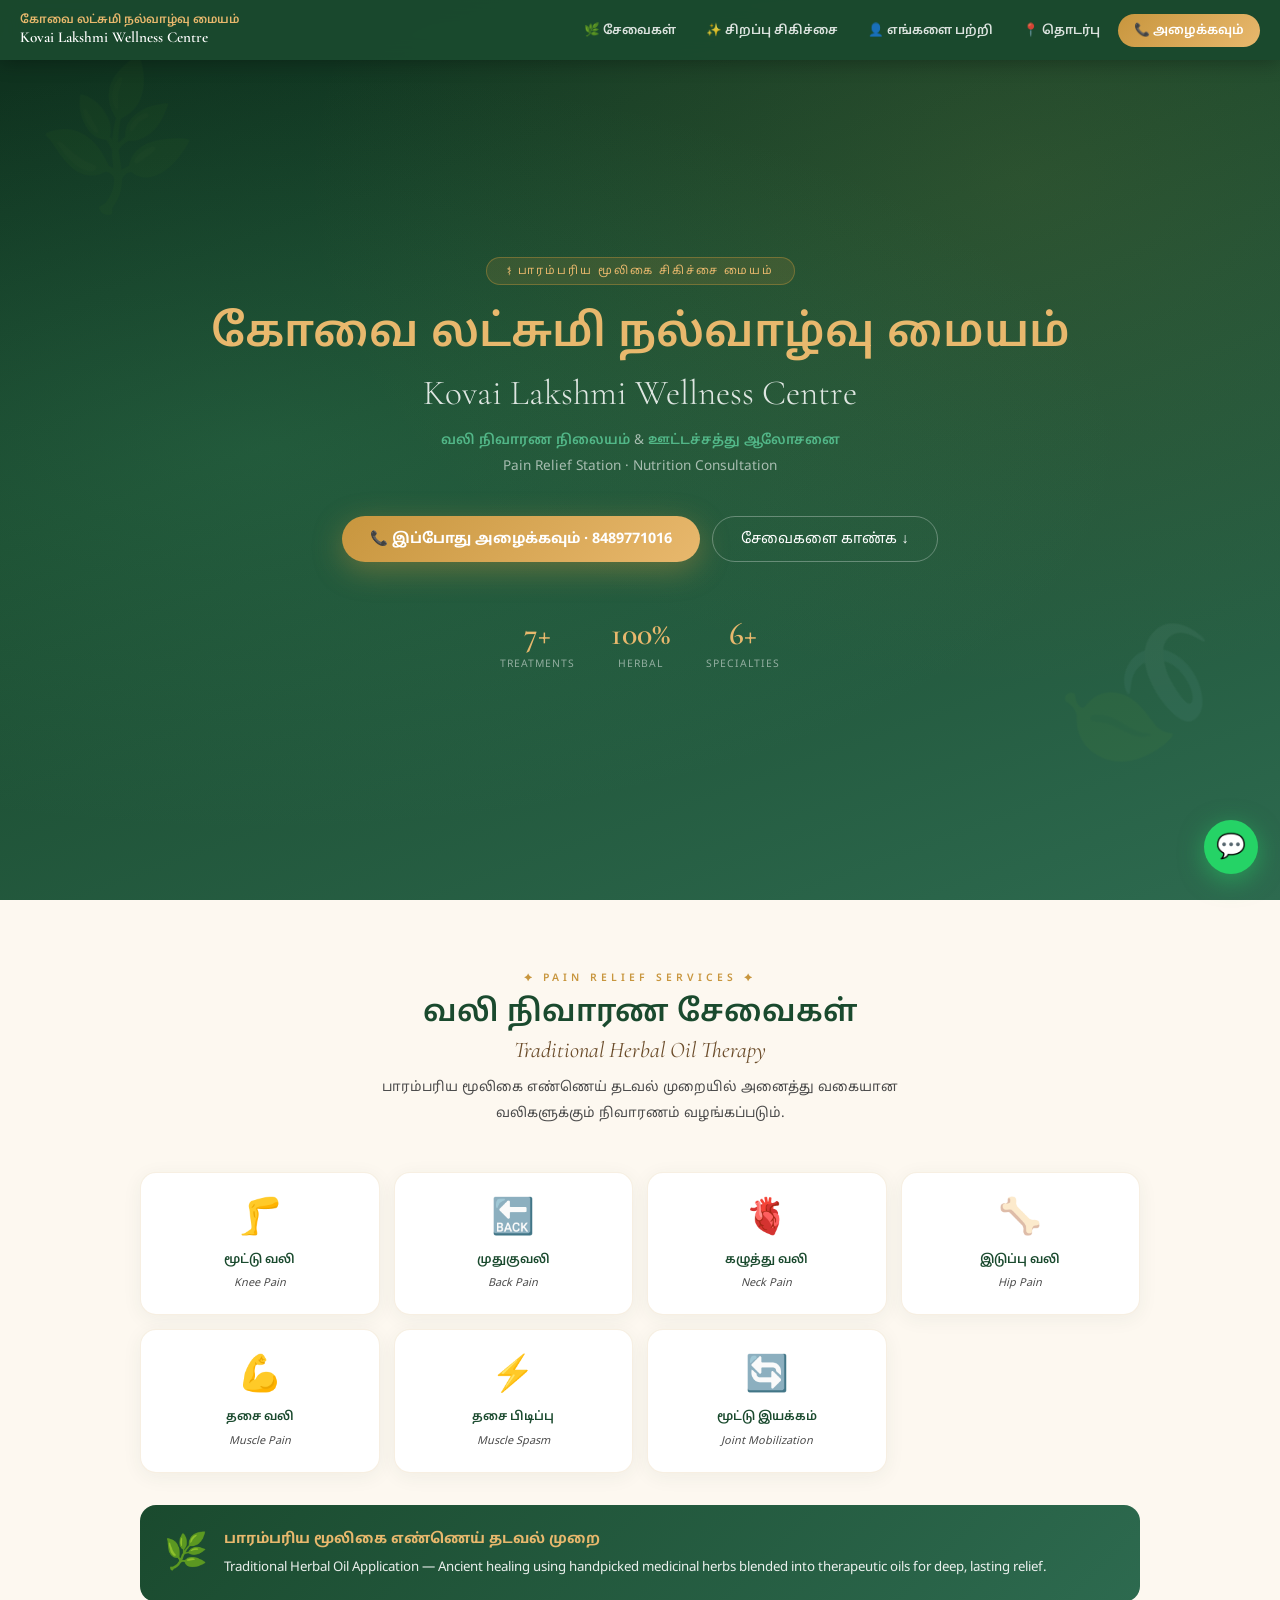
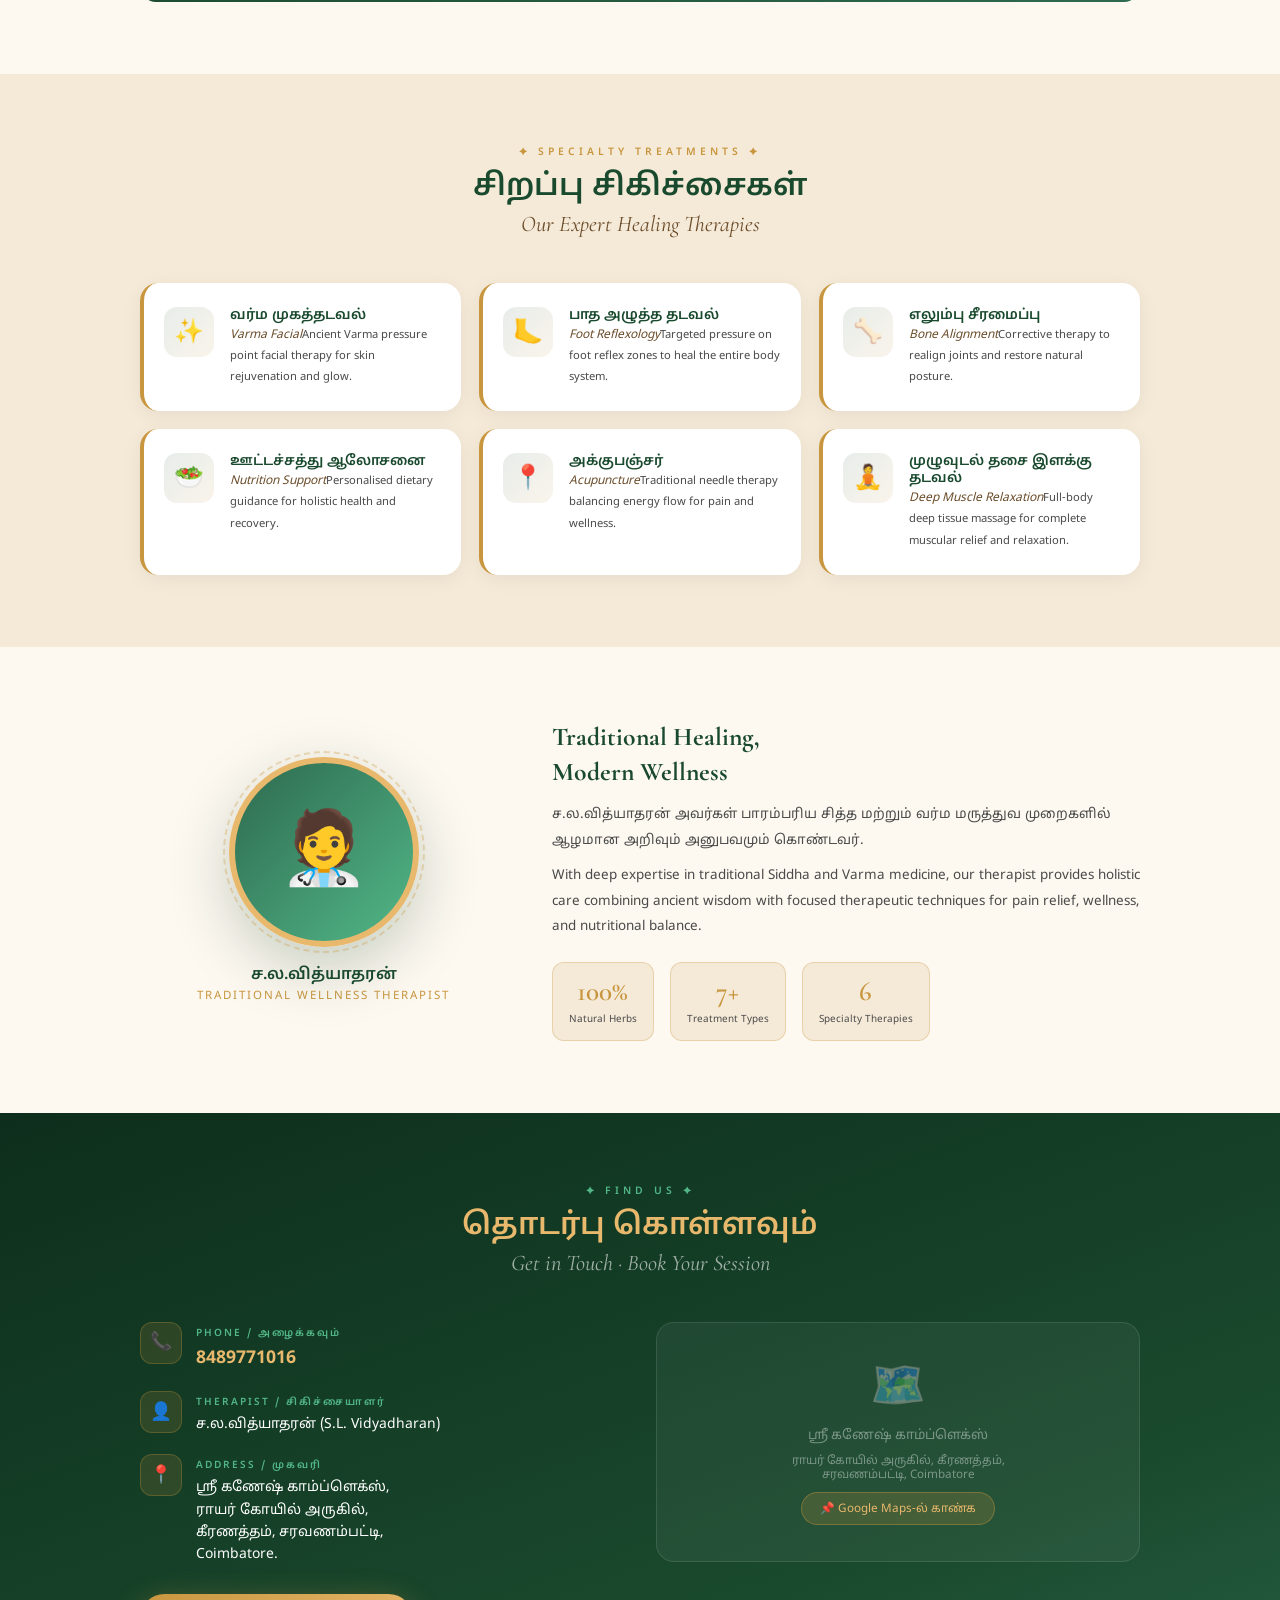
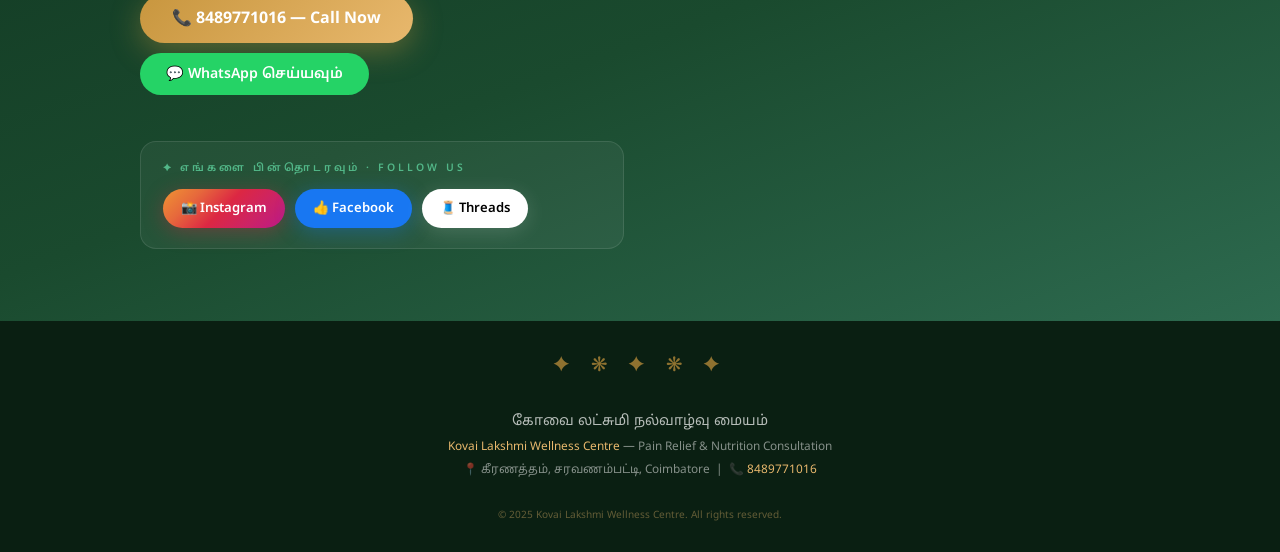
==== index.html @ cfa76f2e "updated" ====
<!DOCTYPE html>
<html lang="ta">
<head>
<meta charset="UTF-8"/>
<meta name="viewport" content="width=device-width, initial-scale=1.0"/>
<title>கோவை லட்சுமி நல்வாழ்வு மையம்</title>
<link href="https://fonts.googleapis.com/css2?family=Playfair+Display:ital,wght@0,400;0,700;1,400&family=Noto+Sans+Tamil:wght@300;400;600&family=Cormorant+Garamond:ital,wght@0,300;0,600;1,300&display=swap" rel="stylesheet"/>
<style>
  :root {
    --green-deep: #1a4a2e;
    --green-mid: #2d6a4f;
    --green-soft: #52b788;
    --gold: #c8963e;
    --gold-light: #e8b86d;
    --cream: #fdf8f0;
    --cream-dark: #f5ead8;
    --brown: #6b4c2a;
    --text-dark: #1c1c1c;
    --text-mid: #4a4a4a;
    --white: #ffffff;
  }
  * { margin:0; padding:0; box-sizing:border-box; }
  html { scroll-behavior:smooth; }
  body { font-family:'Noto Sans Tamil',sans-serif; background:var(--cream); color:var(--text-dark); overflow-x:hidden; }

  /* ── NAV ── */
  nav {
    position:fixed; top:0; left:0; right:0; z-index:999;
    background:rgba(26,74,46,0.97);
    backdrop-filter:blur(10px);
    padding:0 20px;
    display:flex; align-items:center; justify-content:space-between;
    height:60px;
    box-shadow:0 2px 20px rgba(0,0,0,0.3);
  }
  .nav-logo { display:flex; flex-direction:column; line-height:1.3; }
  .nav-logo .tamil  { font-family:'Noto Sans Tamil',sans-serif; font-size:0.72rem; color:var(--gold-light); font-weight:600; }
  .nav-logo .english{ font-family:'Cormorant Garamond',serif; font-size:0.95rem; color:var(--white); font-weight:600; }

  /* desktop links */
  .nav-links {
    display:flex; gap:6px; align-items:center;
  }
  .nav-links a {
    font-family:'Noto Sans Tamil',sans-serif;
    font-size:0.78rem; font-weight:600;
    color:rgba(255,255,255,0.85);
    text-decoration:none;
    padding:7px 12px;
    border-radius:8px;
    transition:all .25s;
    white-space:nowrap;
  }
  .nav-links a:hover { background:rgba(200,150,62,0.2); color:var(--gold-light); }
  .nav-links .nav-call {
    background:linear-gradient(135deg,var(--gold),var(--gold-light));
    color:var(--white) !important;
    padding:8px 16px !important;
    border-radius:50px !important;
    font-size:0.8rem !important;
  }
  .nav-links .nav-call:hover { transform:scale(1.05); background:var(--gold-light); }

  /* social icons in nav */
  .nav-socials { display:flex; gap:6px; align-items:center; }
  .nav-social-icon {
    width:32px; height:32px; border-radius:8px;
    display:flex; align-items:center; justify-content:center;
    font-size:1rem; text-decoration:none;
    background:rgba(255,255,255,0.08);
    border:1px solid rgba(255,255,255,0.12);
    transition:all .25s;
  }
  .nav-social-icon:hover { background:rgba(200,150,62,0.25); border-color:rgba(200,150,62,0.5); transform:translateY(-2px); }

  /* follow us strip */
  .follow-strip {
    margin-top:28px;
    background:rgba(255,255,255,0.05);
    border:1px solid rgba(255,255,255,0.1);
    border-radius:16px;
    padding:20px 22px;
  }
  .follow-strip .follow-label {
    font-size:.65rem; letter-spacing:3px; text-transform:uppercase;
    color:var(--green-soft); font-weight:600; margin-bottom:14px; display:block;
  }
  .social-btns { display:flex; flex-wrap:wrap; gap:10px; }
  .social-btn {
    display:inline-flex; align-items:center; gap:9px;
    padding:11px 18px; border-radius:50px; font-size:.82rem; font-weight:600;
    text-decoration:none; transition:all .3s; cursor:pointer;
  }
  .social-btn.insta {
    background:linear-gradient(135deg,#f09433,#e6683c,#dc2743,#cc2366,#bc1888);
    color:#fff; box-shadow:0 4px 20px rgba(220,39,67,.35);
  }
  .social-btn.fb {
    background:#1877f2; color:#fff; box-shadow:0 4px 20px rgba(24,119,242,.35);
  }
  .social-btn.threads {
    background:#fff; color:#000; box-shadow:0 4px 20px rgba(255,255,255,.15);
  }
  .social-btn:hover { transform:translateY(-3px); filter:brightness(1.1); }

  /* hamburger */
  .hamburger {
    display:none; flex-direction:column; gap:5px; cursor:pointer;
    background:none; border:none; padding:6px;
  }
  .hamburger span {
    display:block; width:24px; height:2px;
    background:var(--white); border-radius:2px;
    transition:all .3s;
  }
  .hamburger.open span:nth-child(1){ transform:translateY(7px) rotate(45deg); }
  .hamburger.open span:nth-child(2){ opacity:0; }
  .hamburger.open span:nth-child(3){ transform:translateY(-7px) rotate(-45deg); }

  /* mobile drawer */
  .mobile-menu {
    display:none;
    position:fixed; top:60px; left:0; right:0; z-index:998;
    background:rgba(10,31,18,0.98);
    backdrop-filter:blur(12px);
    flex-direction:column;
    padding:16px 20px 24px;
    gap:4px;
    transform:translateY(-10px);
    opacity:0;
    transition:all .3s ease;
    pointer-events:none;
  }
  .mobile-menu.open {
    display:flex; opacity:1; transform:translateY(0); pointer-events:all;
  }
  .mobile-menu a {
    font-family:'Noto Sans Tamil',sans-serif;
    font-size:1rem; font-weight:600;
    color:rgba(255,255,255,0.85);
    text-decoration:none;
    padding:14px 16px;
    border-radius:12px;
    border-bottom:1px solid rgba(255,255,255,0.06);
    display:flex; align-items:center; gap:10px;
    transition:all .2s;
  }
  .mobile-menu a:hover { background:rgba(200,150,62,0.15); color:var(--gold-light); }
  .mobile-menu .m-call {
    background:linear-gradient(135deg,var(--gold),var(--gold-light));
    color:var(--white) !important;
    margin-top:10px; border:none;
    justify-content:center; font-size:1.05rem;
  }

  /* ── HERO ── */
  #hero {
    min-height:100vh;
    background:
      radial-gradient(ellipse at 20% 50%,rgba(82,183,136,.15) 0%,transparent 60%),
      radial-gradient(ellipse at 80% 20%,rgba(200,150,62,.1) 0%,transparent 50%),
      linear-gradient(160deg,#0d2e1c 0%,#1a4a2e 40%,#2d6a4f 100%);
    display:flex; flex-direction:column; align-items:center; justify-content:center;
    text-align:center;
    padding:100px 20px 70px;
    position:relative; overflow:hidden;
  }
  .hero-leaf { position:absolute; opacity:.05; pointer-events:none; }
  .hero-leaf.l1 { top:8%; left:4%; font-size:7rem; transform:rotate(-30deg); }
  .hero-leaf.l2 { bottom:12%; right:4%; font-size:9rem; transform:rotate(45deg); }

  .hero-badge {
    background:rgba(200,150,62,.15);
    border:1px solid rgba(200,150,62,.4);
    color:var(--gold-light);
    padding:6px 20px; border-radius:50px;
    font-size:0.7rem; letter-spacing:2px;
    text-transform:uppercase; margin-bottom:22px;
    animation:fadeDown .8s ease both;
  }
  .hero-tamil  { font-family:'Noto Sans Tamil',sans-serif; font-size:clamp(1.5rem,5vw,2.8rem); font-weight:600; color:var(--gold-light); margin-bottom:8px; animation:fadeDown .9s .1s ease both; }
  .hero-english{ font-family:'Cormorant Garamond',serif; font-size:clamp(1.2rem,3.5vw,2.2rem); font-weight:300; color:rgba(255,255,255,.85); margin-bottom:14px; animation:fadeDown 1s .2s ease both; }
  .hero-tagline{ font-size:0.85rem; color:rgba(255,255,255,.6); margin-bottom:36px; line-height:1.9; animation:fadeDown 1s .3s ease both; }
  .hero-tagline span { color:var(--green-soft); font-weight:600; }

  .hero-btns { display:flex; gap:12px; flex-wrap:wrap; justify-content:center; animation:fadeDown 1s .4s ease both; }
  .btn-primary {
    background:linear-gradient(135deg,var(--gold),var(--gold-light));
    color:var(--white); padding:13px 28px; border-radius:50px;
    font-size:0.9rem; font-weight:700; text-decoration:none;
    box-shadow:0 8px 30px rgba(200,150,62,.4); transition:all .3s;
    display:flex; align-items:center; gap:8px;
  }
  .btn-primary:hover { transform:translateY(-3px); }
  .btn-outline {
    background:transparent; color:var(--white);
    padding:13px 28px; border-radius:50px;
    border:1px solid rgba(255,255,255,.3);
    font-size:0.9rem; text-decoration:none; transition:all .3s;
  }
  .btn-outline:hover { background:rgba(255,255,255,.1); }

  .hero-stats { display:flex; gap:36px; margin-top:52px; animation:fadeDown 1s .5s ease both; }
  .stat { text-align:center; color:var(--white); }
  .stat-num   { font-family:'Cormorant Garamond',serif; font-size:2rem; font-weight:600; color:var(--gold-light); display:block; }
  .stat-label { font-size:0.65rem; color:rgba(255,255,255,.5); letter-spacing:1px; }

  /* ── SECTIONS ── */
  section { padding:72px 20px; }
  .section-inner { max-width:1000px; margin:0 auto; }
  .section-header { text-align:center; margin-bottom:46px; }
  .section-tag { font-size:0.65rem; letter-spacing:4px; text-transform:uppercase; color:var(--gold); font-weight:600; display:block; margin-bottom:10px; }
  .section-title-tamil { font-family:'Noto Sans Tamil',sans-serif; font-size:clamp(1.2rem,3.5vw,1.9rem); font-weight:600; color:var(--green-deep); }
  .section-title-en    { font-family:'Cormorant Garamond',serif; font-size:clamp(.95rem,2.5vw,1.4rem); color:var(--brown); font-style:italic; margin-top:4px; }
  .section-desc        { font-size:.84rem; color:var(--text-mid); margin-top:12px; line-height:1.9; max-width:560px; margin-left:auto; margin-right:auto; }

  /* ── SERVICES ── */
  #services { background:var(--cream); }
  .services-grid { display:grid; grid-template-columns:repeat(4,1fr); gap:14px; }
  .service-card {
    background:var(--white); border-radius:16px; padding:22px 14px;
    text-align:center; border:1px solid rgba(200,150,62,.15);
    box-shadow:0 4px 20px rgba(26,74,46,.06); transition:all .3s; cursor:pointer;
  }
  .service-card:hover { transform:translateY(-6px); box-shadow:0 12px 40px rgba(26,74,46,.12); border-color:rgba(200,150,62,.4); }
  .service-icon  { font-size:2.2rem; display:block; margin-bottom:10px; }
  .service-tamil { font-family:'Noto Sans Tamil',sans-serif; font-size:.76rem; font-weight:600; color:var(--green-deep); display:block; line-height:1.5; margin-bottom:3px; }
  .service-en    { font-size:.68rem; color:var(--text-mid); font-style:italic; }

  .treatment-note {
    margin-top:32px;
    background:linear-gradient(135deg,var(--green-deep),var(--green-mid));
    border-radius:16px; padding:22px 24px;
    display:flex; align-items:center; gap:16px; color:var(--white);
  }
  .treatment-note .leaf-icon { font-size:2.2rem; flex-shrink:0; }
  .treatment-note p  { font-size:.83rem; line-height:1.8; color:rgba(255,255,255,.9); }
  .treatment-note strong { color:var(--gold-light); font-family:'Noto Sans Tamil',sans-serif; font-size:.9rem; display:block; margin-bottom:4px; }

  /* ── SPECIALTY ── */
  #specialty { background:var(--cream-dark); }
  .specialty-grid { display:grid; grid-template-columns:repeat(auto-fill,minmax(270px,1fr)); gap:18px; }
  .specialty-card {
    background:var(--white); border-radius:18px; padding:24px 20px;
    display:flex; align-items:flex-start; gap:16px;
    border-left:4px solid var(--gold);
    box-shadow:0 4px 20px rgba(0,0,0,.06); transition:all .3s; cursor:pointer;
  }
  .specialty-card:hover { transform:translateX(6px); box-shadow:0 8px 30px rgba(0,0,0,.1); }
  .specialty-icon-wrap {
    width:50px; height:50px;
    background:linear-gradient(135deg,rgba(26,74,46,.1),rgba(200,150,62,.1));
    border-radius:13px; display:flex; align-items:center; justify-content:center;
    font-size:1.5rem; flex-shrink:0;
  }
  .specialty-info .tamil { font-family:'Noto Sans Tamil',sans-serif; font-size:.88rem; font-weight:600; color:var(--green-deep); display:block; }
  .specialty-info .en   { font-size:.75rem; color:var(--brown); font-style:italic; margin-top:2px; }
  .specialty-info .desc { font-size:.7rem; color:var(--text-mid); margin-top:5px; line-height:1.7; }

  /* ── ABOUT ── */
  #about { background:var(--cream); }
  .about-wrap { display:grid; grid-template-columns:1fr 1.6fr; gap:44px; align-items:center; }
  .about-photo { text-align:center; }
  .photo-circle {
    width:190px; height:190px; border-radius:50%;
    background:linear-gradient(135deg,var(--green-mid),var(--green-soft));
    margin:0 auto; display:flex; align-items:center; justify-content:center;
    font-size:4.5rem; box-shadow:0 20px 60px rgba(26,74,46,.25);
    border:6px solid var(--gold-light); position:relative;
  }
  .photo-circle::after {
    content:''; position:absolute; inset:-12px; border-radius:50%;
    border:2px dashed rgba(200,150,62,.3); animation:spin 20s linear infinite;
  }
  .about-name { font-family:'Noto Sans Tamil',sans-serif; font-size:1rem; font-weight:600; color:var(--green-deep); margin-top:18px; }
  .about-role { font-size:.72rem; color:var(--gold); letter-spacing:2px; text-transform:uppercase; margin-top:4px; }
  .about-content h3 { font-family:'Cormorant Garamond',serif; font-size:1.6rem; color:var(--green-deep); margin-bottom:12px; line-height:1.4; }
  .about-content p  { font-size:.84rem; color:var(--text-mid); line-height:1.9; margin-bottom:10px; }
  .trust-badges { display:flex; gap:16px; flex-wrap:wrap; margin-top:22px; }
  .badge { background:var(--cream-dark); border:1px solid rgba(200,150,62,.3); border-radius:12px; padding:12px 16px; text-align:center; min-width:90px; }
  .badge-num   { font-family:'Cormorant Garamond',serif; font-size:1.7rem; font-weight:600; color:var(--gold); display:block; }
  .badge-label { font-size:.62rem; color:var(--text-mid); line-height:1.4; }

  /* ── CONTACT ── */
  #contact { background:linear-gradient(160deg,#0d2e1c 0%,#1a4a2e 60%,#2d6a4f 100%); color:var(--white); }
  #contact .section-title-tamil { color:var(--gold-light); }
  #contact .section-title-en    { color:rgba(255,255,255,.6); }
  #contact .section-tag         { color:var(--green-soft); }
  .contact-grid { display:grid; grid-template-columns:1fr 1fr; gap:32px; align-items:start; }
  .contact-info { display:flex; flex-direction:column; gap:18px; }
  .contact-item { display:flex; align-items:flex-start; gap:14px; }
  .contact-icon {
    width:42px; height:42px;
    background:rgba(200,150,62,.15); border:1px solid rgba(200,150,62,.3);
    border-radius:12px; display:flex; align-items:center; justify-content:center;
    font-size:1.1rem; flex-shrink:0;
  }
  .contact-detail .label { font-size:.63rem; letter-spacing:2px; text-transform:uppercase; color:var(--green-soft); font-weight:600; }
  .contact-detail .value { font-size:.87rem; color:var(--white); margin-top:3px; line-height:1.6; }
  .contact-detail .value a { color:var(--gold-light); text-decoration:none; font-size:1.1rem; font-weight:700; }
  .map-placeholder {
    background:rgba(255,255,255,.05); border:1px solid rgba(255,255,255,.1);
    border-radius:18px; height:240px;
    display:flex; flex-direction:column; align-items:center; justify-content:center;
    gap:10px; color:rgba(255,255,255,.4); font-size:.83rem;
  }
  .map-placeholder .icon { font-size:2.8rem; }
  .call-btn {
    display:inline-flex; align-items:center; gap:10px;
    background:linear-gradient(135deg,var(--gold),var(--gold-light));
    color:var(--white); padding:14px 32px; border-radius:50px;
    font-size:1rem; font-weight:700; text-decoration:none;
    box-shadow:0 8px 30px rgba(200,150,62,.4); transition:all .3s; margin-top:10px;
  }
  .call-btn:hover { transform:translateY(-3px); }
  .whatsapp-btn {
    display:inline-flex; align-items:center; gap:8px;
    background:#25D366; color:var(--white);
    padding:12px 26px; border-radius:50px;
    font-size:.88rem; font-weight:600; text-decoration:none;
    margin-top:10px; transition:all .3s;
  }
  .whatsapp-btn:hover { background:#1ebe5d; transform:translateY(-2px); }

  /* floating WA */
  .wa-float {
    position:fixed; bottom:26px; right:22px; z-index:1000;
    background:#25D366; color:var(--white);
    width:54px; height:54px; border-radius:50%;
    display:flex; align-items:center; justify-content:center;
    font-size:1.5rem; box-shadow:0 6px 24px rgba(37,211,102,.5);
    text-decoration:none; transition:all .3s; animation:pulse 2.5s infinite;
  }
  .wa-float:hover { transform:scale(1.15); }

  /* footer */
  footer {
    background:#0a1f12; color:rgba(255,255,255,.5);
    text-align:center; padding:26px 20px;
    font-size:.74rem; line-height:1.9;
  }
  footer span { color:var(--gold-light); }
  .kolam-divider { text-align:center; color:var(--gold); font-size:1.3rem; letter-spacing:8px; opacity:.7; }

  /* animations */
  @keyframes fadeDown { from{opacity:0;transform:translateY(-18px)} to{opacity:1;transform:translateY(0)} }
  @keyframes pulse { 0%,100%{box-shadow:0 6px 24px rgba(37,211,102,.5)} 50%{box-shadow:0 6px 40px rgba(37,211,102,.8)} }
  @keyframes spin  { from{transform:rotate(0deg)} to{transform:rotate(360deg)} }

  /* ══════════════════════════════════════
     MOBILE — ≤ 767px
  ══════════════════════════════════════ */
  @media (max-width:767px) {
    /* nav */
    .nav-links   { display:none; }
    .hamburger   { display:flex; }
    nav          { padding:0 16px; }

    /* hero */
    #hero { padding:90px 18px 60px; min-height:100svh; }
    .hero-leaf { display:none; }
    .hero-badge { font-size:.65rem; letter-spacing:1.5px; }
    .hero-btns  { flex-direction:column; align-items:center; gap:10px; width:100%; }
    .btn-primary, .btn-outline { width:100%; justify-content:center; text-align:center; padding:14px 20px; }
    .hero-stats { gap:20px; flex-wrap:wrap; justify-content:center; }
    .stat-num   { font-size:1.7rem; }

    /* sections */
    section { padding:54px 16px; }

    /* services */
    .services-grid { grid-template-columns:repeat(2,1fr); gap:12px; }
    /* 7 cards: first row 4, second row 3 centered */
    .service-card:nth-child(5) { grid-column: 1; }
    .service-card:nth-child(5),
    .service-card:nth-child(6),
    .service-card:nth-child(7) { } /* natural flow on mobile */
    .service-card  { padding:18px 10px; }
    .service-icon  { font-size:1.9rem; }
    .service-tamil { font-size:.72rem; }
    .treatment-note { flex-direction:column; gap:10px; padding:18px 16px; text-align:center; }

    /* specialty */
    .specialty-grid { grid-template-columns:1fr; gap:14px; }
    .specialty-card { padding:18px 16px; }

    /* about */
    .about-wrap { grid-template-columns:1fr; gap:28px; }
    .about-photo { order:-1; }
    .photo-circle { width:140px; height:140px; font-size:3.2rem; }
    .about-content h3 { font-size:1.35rem; }
    .trust-badges { justify-content:center; }

    /* contact */
    .contact-grid { grid-template-columns:1fr; gap:24px; }
    .map-placeholder { height:180px; }
    .call-btn, .whatsapp-btn { width:100%; justify-content:center; text-align:center; }
    .call-btn { font-size:.9rem; padding:13px 20px; }

    /* floating WA smaller offset for bottom nav bars */
    .wa-float { bottom:20px; right:16px; width:50px; height:50px; font-size:1.4rem; }
  }

  /* small phones */
  @media (max-width:375px) {
    .hero-tamil   { font-size:1.4rem; }
    .hero-english { font-size:1.1rem; }
    .services-grid{ grid-template-columns:repeat(2,1fr); }
  }
</style>
</head>
<body>

<!-- NAV -->
<nav>
  <div class="nav-logo">
    <span class="tamil">கோவை லட்சுமி நல்வாழ்வு மையம்</span>
    <span class="english">Kovai Lakshmi Wellness Centre</span>
  </div>

  <!-- desktop links -->
  <div class="nav-links">
    <a href="#services">🌿 சேவைகள்</a>
    <a href="#specialty">✨ சிறப்பு சிகிச்சை</a>
    <a href="#about">👤 எங்களை பற்றி</a>
    <a href="#contact">📍 தொடர்பு</a>
    <a href="tel:8489771016" class="nav-call">📞 அழைக்கவும்</a>
  </div>

  <!-- hamburger -->
  <button class="hamburger" id="hamburger" aria-label="Menu">
    <span></span><span></span><span></span>
  </button>
</nav>

<!-- MOBILE MENU DRAWER -->
<div class="mobile-menu" id="mobileMenu">
  <a href="#services"  onclick="closeMenu()">🌿 சேவைகள் <small style="color:rgba(255,255,255,.4);font-size:.7rem;margin-left:auto">Services</small></a>
  <a href="#specialty" onclick="closeMenu()">✨ சிறப்பு சிகிச்சை <small style="color:rgba(255,255,255,.4);font-size:.7rem;margin-left:auto">Specialty</small></a>
  <a href="#about"     onclick="closeMenu()">👤 எங்களை பற்றி <small style="color:rgba(255,255,255,.4);font-size:.7rem;margin-left:auto">About</small></a>
  <a href="#contact"   onclick="closeMenu()">📍 தொடர்பு <small style="color:rgba(255,255,255,.4);font-size:.7rem;margin-left:auto">Contact</small></a>
  <a href="tel:8489771016" class="m-call">📞 8489771016 — இப்போது அழைக்கவும்</a>
</div>

<!-- FLOATING WHATSAPP -->
<a href="https://wa.me/918489771016" target="_blank" class="wa-float" title="WhatsApp">💬</a>

<!-- HERO -->
<section id="hero">
  <span class="hero-leaf l1">🌿</span>
  <span class="hero-leaf l2">🍃</span>

  <div class="hero-badge">⚕ பாரம்பரிய மூலிகை சிகிச்சை மையம்</div>
  <h1 class="hero-tamil">கோவை லட்சுமி நல்வாழ்வு மையம்</h1>
  <h2 class="hero-english">Kovai Lakshmi Wellness Centre</h2>
  <p class="hero-tagline">
    <span>வலி நிவாரண நிலையம்</span> & <span>ஊட்டச்சத்து ஆலோசனை</span><br/>
    Pain Relief Station · Nutrition Consultation
  </p>

  <div class="hero-btns">
    <a href="tel:8489771016" class="btn-primary">📞 இப்போது அழைக்கவும் · 8489771016</a>
    <a href="#services" class="btn-outline">சேவைகளை காண்க ↓</a>
  </div>

  <div class="hero-stats">
    <div class="stat"><span class="stat-num">7+</span><span class="stat-label">TREATMENTS</span></div>
    <div class="stat"><span class="stat-num">100%</span><span class="stat-label">HERBAL</span></div>
    <div class="stat"><span class="stat-num">6+</span><span class="stat-label">SPECIALTIES</span></div>
  </div>
</section>

<!-- PAIN SERVICES -->
<section id="services">
  <div class="section-inner">
    <div class="section-header">
      <span class="section-tag">✦ Pain Relief Services ✦</span>
      <div class="section-title-tamil">வலி நிவாரண சேவைகள்</div>
      <div class="section-title-en">Traditional Herbal Oil Therapy</div>
      <p class="section-desc">பாரம்பரிய மூலிகை எண்ணெய் தடவல் முறையில் அனைத்து வகையான வலிகளுக்கும் நிவாரணம் வழங்கப்படும்.</p>
    </div>
    <div class="services-grid">
      <div class="service-card"><span class="service-icon">🦵</span><span class="service-tamil">மூட்டு வலி</span><span class="service-en">Knee Pain</span></div>
      <div class="service-card"><span class="service-icon">🔙</span><span class="service-tamil">முதுகுவலி</span><span class="service-en">Back Pain</span></div>
      <div class="service-card"><span class="service-icon">🫀</span><span class="service-tamil">கழுத்து வலி</span><span class="service-en">Neck Pain</span></div>
      <div class="service-card"><span class="service-icon">🦴</span><span class="service-tamil">இடுப்பு வலி</span><span class="service-en">Hip Pain</span></div>
      <div class="service-card"><span class="service-icon">💪</span><span class="service-tamil">தசை வலி</span><span class="service-en">Muscle Pain</span></div>
      <div class="service-card"><span class="service-icon">⚡</span><span class="service-tamil">தசை பிடிப்பு</span><span class="service-en">Muscle Spasm</span></div>
      <div class="service-card"><span class="service-icon">🔄</span><span class="service-tamil">மூட்டு இயக்கம்</span><span class="service-en">Joint Mobilization</span></div>
    </div>
    <div class="treatment-note">
      <span class="leaf-icon">🌿</span>
      <p><strong>பாரம்பரிய மூலிகை எண்ணெய் தடவல் முறை</strong>Traditional Herbal Oil Application — Ancient healing using handpicked medicinal herbs blended into therapeutic oils for deep, lasting relief.</p>
    </div>
  </div>
</section>

<!-- SPECIALTY -->
<section id="specialty">
  <div class="section-inner">
    <div class="section-header">
      <span class="section-tag">✦ Specialty Treatments ✦</span>
      <div class="section-title-tamil">சிறப்பு சிகிச்சைகள்</div>
      <div class="section-title-en">Our Expert Healing Therapies</div>
    </div>
    <div class="specialty-grid">
      <div class="specialty-card"><div class="specialty-icon-wrap">✨</div><div class="specialty-info"><span class="tamil">வர்ம முகத்தடவல்</span><span class="en">Varma Facial</span><span class="desc">Ancient Varma pressure point facial therapy for skin rejuvenation and glow.</span></div></div>
      <div class="specialty-card"><div class="specialty-icon-wrap">🦶</div><div class="specialty-info"><span class="tamil">பாத அழுத்த தடவல்</span><span class="en">Foot Reflexology</span><span class="desc">Targeted pressure on foot reflex zones to heal the entire body system.</span></div></div>
      <div class="specialty-card"><div class="specialty-icon-wrap">🦴</div><div class="specialty-info"><span class="tamil">எலும்பு சீரமைப்பு</span><span class="en">Bone Alignment</span><span class="desc">Corrective therapy to realign joints and restore natural posture.</span></div></div>
      <div class="specialty-card"><div class="specialty-icon-wrap">🥗</div><div class="specialty-info"><span class="tamil">ஊட்டச்சத்து ஆலோசனை</span><span class="en">Nutrition Support</span><span class="desc">Personalised dietary guidance for holistic health and recovery.</span></div></div>
      <div class="specialty-card"><div class="specialty-icon-wrap">📍</div><div class="specialty-info"><span class="tamil">அக்குபஞ்சர்</span><span class="en">Acupuncture</span><span class="desc">Traditional needle therapy balancing energy flow for pain and wellness.</span></div></div>
      <div class="specialty-card"><div class="specialty-icon-wrap">🧘</div><div class="specialty-info"><span class="tamil">முழுவுடல் தசை இளக்கு தடவல்</span><span class="en">Deep Muscle Relaxation</span><span class="desc">Full-body deep tissue massage for complete muscular relief and relaxation.</span></div></div>
    </div>
  </div>
</section>

<!-- ABOUT -->
<section id="about">
  <div class="section-inner">
    <div class="about-wrap">
      <div class="about-photo">
        <div class="photo-circle">🧑‍⚕️</div>
        <div class="about-name">ச.ல.வித்யாதரன்</div>
        <div class="about-role">Traditional Wellness Therapist</div>
      </div>
      <div class="about-content">
        <h3>Traditional Healing,<br/>Modern Wellness</h3>
        <p>ச.ல.வித்யாதரன் அவர்கள் பாரம்பரிய சித்த மற்றும் வர்ம மருத்துவ முறைகளில் ஆழமான அறிவும் அனுபவமும் கொண்டவர்.</p>
        <p>With deep expertise in traditional Siddha and Varma medicine, our therapist provides holistic care combining ancient wisdom with focused therapeutic techniques for pain relief, wellness, and nutritional balance.</p>
        <div class="trust-badges">
          <div class="badge"><span class="badge-num">100%</span><span class="badge-label">Natural Herbs</span></div>
          <div class="badge"><span class="badge-num">7+</span><span class="badge-label">Treatment Types</span></div>
          <div class="badge"><span class="badge-num">6</span><span class="badge-label">Specialty Therapies</span></div>
        </div>
      </div>
    </div>
  </div>
</section>

<!-- CONTACT -->
<section id="contact">
  <div class="section-inner">
    <div class="section-header">
      <span class="section-tag">✦ Find Us ✦</span>
      <div class="section-title-tamil">தொடர்பு கொள்ளவும்</div>
      <div class="section-title-en">Get in Touch · Book Your Session</div>
    </div>
    <div class="contact-grid">
      <div class="contact-info">
        <div class="contact-item">
          <div class="contact-icon">📞</div>
          <div class="contact-detail">
            <span class="label">Phone / அழைக்கவும்</span>
            <div class="value"><a href="tel:8489771016">8489771016</a></div>
          </div>
        </div>
        <div class="contact-item">
          <div class="contact-icon">👤</div>
          <div class="contact-detail">
            <span class="label">Therapist / சிகிச்சையாளர்</span>
            <div class="value">ச.ல.வித்யாதரன் (S.L. Vidyadharan)</div>
          </div>
        </div>
        <div class="contact-item">
          <div class="contact-icon">📍</div>
          <div class="contact-detail">
            <span class="label">Address / முகவரி</span>
            <div class="value">ஸ்ரீ கணேஷ் காம்ப்ளெக்ஸ்,<br/>ராயர் கோயில் அருகில்,<br/>கீரணத்தம், சரவணம்பட்டி,<br/>Coimbatore.</div>
          </div>
        </div>
        <div>
          <a href="tel:8489771016" class="call-btn">📞 8489771016 — Call Now</a><br/>
          <a href="https://wa.me/918489771016" target="_blank" class="whatsapp-btn">💬 WhatsApp செய்யவும்</a>
        </div>

        <div class="follow-strip">
          <span class="follow-label">✦ எங்களை பின்தொடரவும் · Follow Us</span>
          <div class="social-btns">
            <a href="https://www.instagram.com/kovai_lakshmi_wellness_centre/" target="_blank" class="social-btn insta">
              📸 Instagram
            </a>
            <a href="https://www.facebook.com/KovaiLakshmiWellnesscenter/photos/" target="_blank" class="social-btn fb">
              👍 Facebook
            </a>
            <a href="https://www.threads.com/@kovai_lakshmi_wellness_centre/post/C-ABrufyBEQ" target="_blank" class="social-btn threads">
              🧵 Threads
            </a>
          </div>
        </div>
      </div>
      <div class="map-placeholder">
        <span class="icon">🗺️</span>
        <span>ஸ்ரீ கணேஷ் காம்ப்ளெக்ஸ்</span>
        <span style="font-size:.73rem;text-align:center;padding:0 16px;">ராயர் கோயில் அருகில், கீரணத்தம்,<br/>சரவணம்பட்டி, Coimbatore</span>
        <a href="https://maps.google.com/?q=Saravanampatti+Coimbatore" target="_blank"
           style="background:rgba(200,150,62,.2);border:1px solid rgba(200,150,62,.4);color:#e8b86d;padding:8px 18px;border-radius:20px;text-decoration:none;font-size:.73rem;">
          📌 Google Maps-ல் காண்க
        </a>
      </div>
    </div>
  </div>
</section>

<!-- FOOTER -->
<footer>
  <div class="kolam-divider">✦ ❋ ✦ ❋ ✦</div><br/>
  <span style="font-family:'Noto Sans Tamil',sans-serif;font-size:.88rem;color:rgba(255,255,255,.7);">கோவை லட்சுமி நல்வாழ்வு மையம்</span><br/>
  <span>Kovai Lakshmi Wellness Centre</span> — Pain Relief & Nutrition Consultation<br/>
  📍 கீரணத்தம், சரவணம்பட்டி, Coimbatore &nbsp;|&nbsp; 📞 <span>8489771016</span>
  <br/><br/>
  <span style="font-size:.63rem;opacity:.4;">© 2025 Kovai Lakshmi Wellness Centre. All rights reserved.</span>
</footer>

<script>
  const btn  = document.getElementById('hamburger');
  const menu = document.getElementById('mobileMenu');

  btn.addEventListener('click', () => {
    btn.classList.toggle('open');
    menu.classList.toggle('open');
  });

  function closeMenu() {
    btn.classList.remove('open');
    menu.classList.remove('open');
  }

  // close on outside tap
  document.addEventListener('click', e => {
    if (!btn.contains(e.target) && !menu.contains(e.target)) closeMenu();
  });
</script>
</body>
</html>
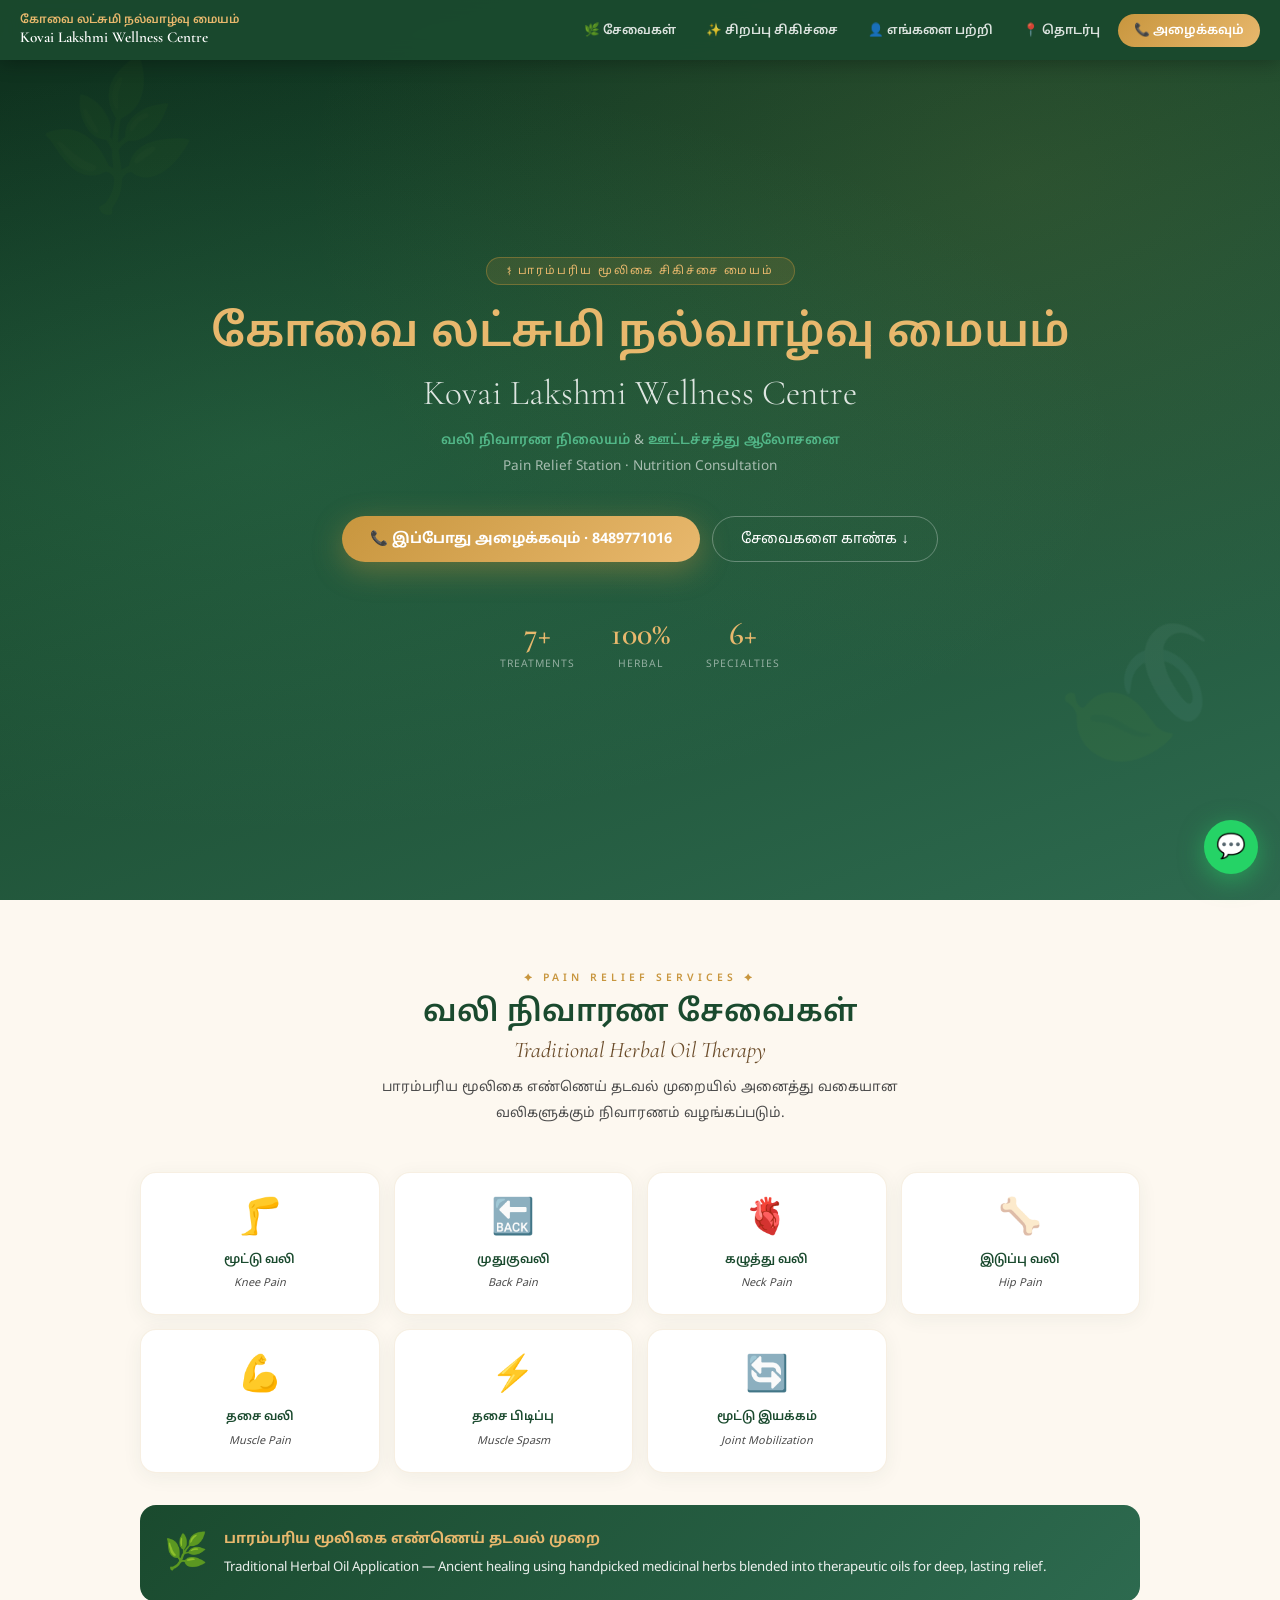
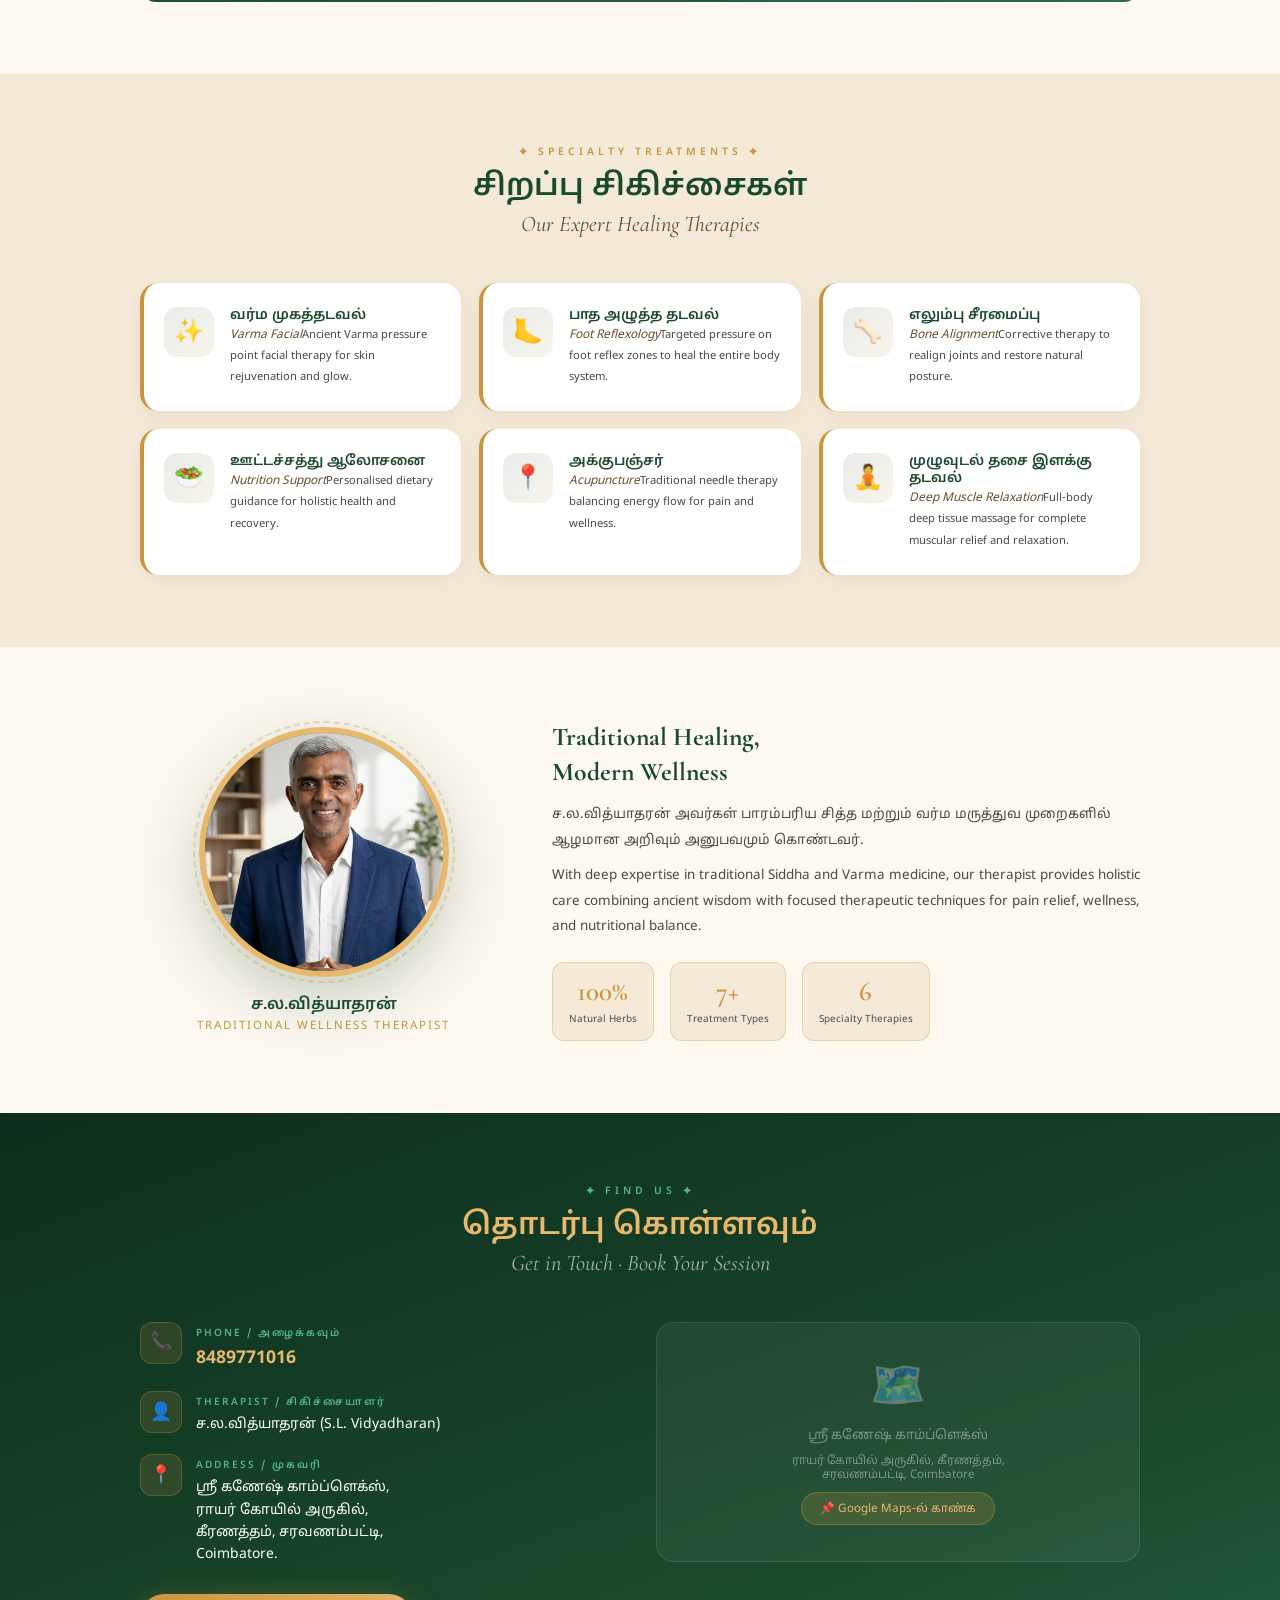
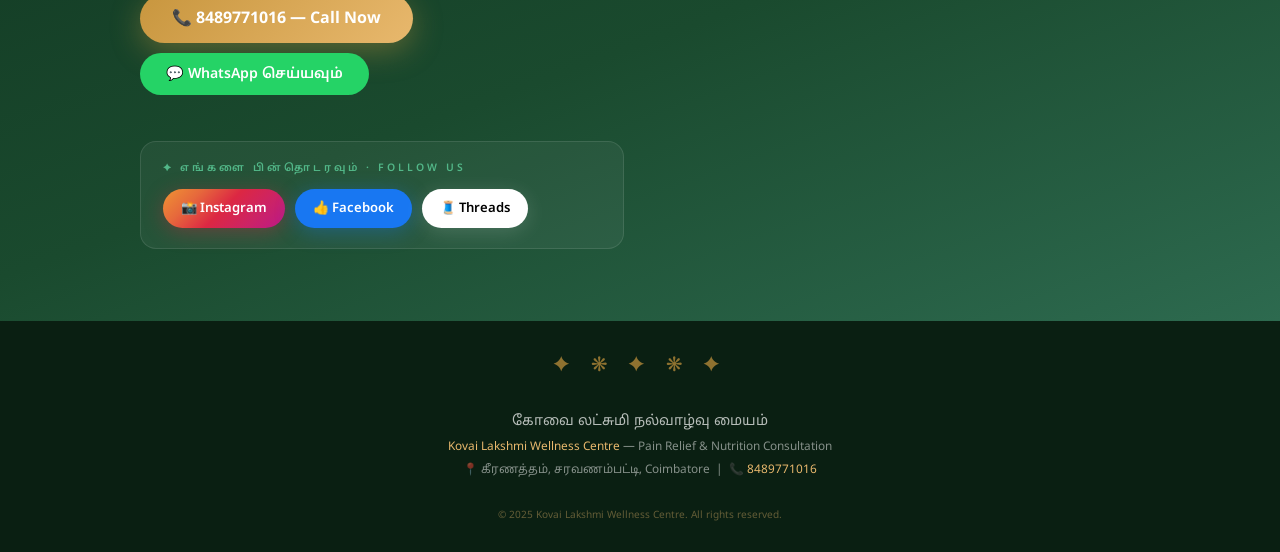
==== commit 05d2d159: "update it" ====
--- a/index.html
+++ b/index.html
@@ -3,411 +3,46 @@
 <head>
 <meta charset="UTF-8"/>
 <meta name="viewport" content="width=device-width, initial-scale=1.0"/>
-<title>கோவை லட்சுமி நல்வாழ்வு மையம்</title>
 <link href="https://fonts.googleapis.com/css2?family=Playfair+Display:ital,wght@0,400;0,700;1,400&family=Noto+Sans+Tamil:wght@300;400;600&family=Cormorant+Garamond:ital,wght@0,300;0,600;1,300&display=swap" rel="stylesheet"/>
-<style>
-  :root {
-    --green-deep: #1a4a2e;
-    --green-mid: #2d6a4f;
-    --green-soft: #52b788;
-    --gold: #c8963e;
-    --gold-light: #e8b86d;
-    --cream: #fdf8f0;
-    --cream-dark: #f5ead8;
-    --brown: #6b4c2a;
-    --text-dark: #1c1c1c;
-    --text-mid: #4a4a4a;
-    --white: #ffffff;
-  }
-  * { margin:0; padding:0; box-sizing:border-box; }
-  html { scroll-behavior:smooth; }
-  body { font-family:'Noto Sans Tamil',sans-serif; background:var(--cream); color:var(--text-dark); overflow-x:hidden; }
-
-  /* ── NAV ── */
-  nav {
-    position:fixed; top:0; left:0; right:0; z-index:999;
-    background:rgba(26,74,46,0.97);
-    backdrop-filter:blur(10px);
-    padding:0 20px;
-    display:flex; align-items:center; justify-content:space-between;
-    height:60px;
-    box-shadow:0 2px 20px rgba(0,0,0,0.3);
-  }
-  .nav-logo { display:flex; flex-direction:column; line-height:1.3; }
-  .nav-logo .tamil  { font-family:'Noto Sans Tamil',sans-serif; font-size:0.72rem; color:var(--gold-light); font-weight:600; }
-  .nav-logo .english{ font-family:'Cormorant Garamond',serif; font-size:0.95rem; color:var(--white); font-weight:600; }
-
-  /* desktop links */
-  .nav-links {
-    display:flex; gap:6px; align-items:center;
-  }
-  .nav-links a {
-    font-family:'Noto Sans Tamil',sans-serif;
-    font-size:0.78rem; font-weight:600;
-    color:rgba(255,255,255,0.85);
-    text-decoration:none;
-    padding:7px 12px;
-    border-radius:8px;
-    transition:all .25s;
-    white-space:nowrap;
-  }
-  .nav-links a:hover { background:rgba(200,150,62,0.2); color:var(--gold-light); }
-  .nav-links .nav-call {
-    background:linear-gradient(135deg,var(--gold),var(--gold-light));
-    color:var(--white) !important;
-    padding:8px 16px !important;
-    border-radius:50px !important;
-    font-size:0.8rem !important;
-  }
-  .nav-links .nav-call:hover { transform:scale(1.05); background:var(--gold-light); }
-
-  /* social icons in nav */
-  .nav-socials { display:flex; gap:6px; align-items:center; }
-  .nav-social-icon {
-    width:32px; height:32px; border-radius:8px;
-    display:flex; align-items:center; justify-content:center;
-    font-size:1rem; text-decoration:none;
-    background:rgba(255,255,255,0.08);
-    border:1px solid rgba(255,255,255,0.12);
-    transition:all .25s;
-  }
-  .nav-social-icon:hover { background:rgba(200,150,62,0.25); border-color:rgba(200,150,62,0.5); transform:translateY(-2px); }
-
-  /* follow us strip */
-  .follow-strip {
-    margin-top:28px;
-    background:rgba(255,255,255,0.05);
-    border:1px solid rgba(255,255,255,0.1);
-    border-radius:16px;
-    padding:20px 22px;
-  }
-  .follow-strip .follow-label {
-    font-size:.65rem; letter-spacing:3px; text-transform:uppercase;
-    color:var(--green-soft); font-weight:600; margin-bottom:14px; display:block;
-  }
-  .social-btns { display:flex; flex-wrap:wrap; gap:10px; }
-  .social-btn {
-    display:inline-flex; align-items:center; gap:9px;
-    padding:11px 18px; border-radius:50px; font-size:.82rem; font-weight:600;
-    text-decoration:none; transition:all .3s; cursor:pointer;
-  }
-  .social-btn.insta {
-    background:linear-gradient(135deg,#f09433,#e6683c,#dc2743,#cc2366,#bc1888);
-    color:#fff; box-shadow:0 4px 20px rgba(220,39,67,.35);
-  }
-  .social-btn.fb {
-    background:#1877f2; color:#fff; box-shadow:0 4px 20px rgba(24,119,242,.35);
-  }
-  .social-btn.threads {
-    background:#fff; color:#000; box-shadow:0 4px 20px rgba(255,255,255,.15);
-  }
-  .social-btn:hover { transform:translateY(-3px); filter:brightness(1.1); }
-
-  /* hamburger */
-  .hamburger {
-    display:none; flex-direction:column; gap:5px; cursor:pointer;
-    background:none; border:none; padding:6px;
-  }
-  .hamburger span {
-    display:block; width:24px; height:2px;
-    background:var(--white); border-radius:2px;
-    transition:all .3s;
-  }
-  .hamburger.open span:nth-child(1){ transform:translateY(7px) rotate(45deg); }
-  .hamburger.open span:nth-child(2){ opacity:0; }
-  .hamburger.open span:nth-child(3){ transform:translateY(-7px) rotate(-45deg); }
-
-  /* mobile drawer */
-  .mobile-menu {
-    display:none;
-    position:fixed; top:60px; left:0; right:0; z-index:998;
-    background:rgba(10,31,18,0.98);
-    backdrop-filter:blur(12px);
-    flex-direction:column;
-    padding:16px 20px 24px;
-    gap:4px;
-    transform:translateY(-10px);
-    opacity:0;
-    transition:all .3s ease;
-    pointer-events:none;
-  }
-  .mobile-menu.open {
-    display:flex; opacity:1; transform:translateY(0); pointer-events:all;
-  }
-  .mobile-menu a {
-    font-family:'Noto Sans Tamil',sans-serif;
-    font-size:1rem; font-weight:600;
-    color:rgba(255,255,255,0.85);
-    text-decoration:none;
-    padding:14px 16px;
-    border-radius:12px;
-    border-bottom:1px solid rgba(255,255,255,0.06);
-    display:flex; align-items:center; gap:10px;
-    transition:all .2s;
-  }
-  .mobile-menu a:hover { background:rgba(200,150,62,0.15); color:var(--gold-light); }
-  .mobile-menu .m-call {
-    background:linear-gradient(135deg,var(--gold),var(--gold-light));
-    color:var(--white) !important;
-    margin-top:10px; border:none;
-    justify-content:center; font-size:1.05rem;
-  }
-
-  /* ── HERO ── */
-  #hero {
-    min-height:100vh;
-    background:
-      radial-gradient(ellipse at 20% 50%,rgba(82,183,136,.15) 0%,transparent 60%),
-      radial-gradient(ellipse at 80% 20%,rgba(200,150,62,.1) 0%,transparent 50%),
-      linear-gradient(160deg,#0d2e1c 0%,#1a4a2e 40%,#2d6a4f 100%);
-    display:flex; flex-direction:column; align-items:center; justify-content:center;
-    text-align:center;
-    padding:100px 20px 70px;
-    position:relative; overflow:hidden;
-  }
-  .hero-leaf { position:absolute; opacity:.05; pointer-events:none; }
-  .hero-leaf.l1 { top:8%; left:4%; font-size:7rem; transform:rotate(-30deg); }
-  .hero-leaf.l2 { bottom:12%; right:4%; font-size:9rem; transform:rotate(45deg); }
-
-  .hero-badge {
-    background:rgba(200,150,62,.15);
-    border:1px solid rgba(200,150,62,.4);
-    color:var(--gold-light);
-    padding:6px 20px; border-radius:50px;
-    font-size:0.7rem; letter-spacing:2px;
-    text-transform:uppercase; margin-bottom:22px;
-    animation:fadeDown .8s ease both;
-  }
-  .hero-tamil  { font-family:'Noto Sans Tamil',sans-serif; font-size:clamp(1.5rem,5vw,2.8rem); font-weight:600; color:var(--gold-light); margin-bottom:8px; animation:fadeDown .9s .1s ease both; }
-  .hero-english{ font-family:'Cormorant Garamond',serif; font-size:clamp(1.2rem,3.5vw,2.2rem); font-weight:300; color:rgba(255,255,255,.85); margin-bottom:14px; animation:fadeDown 1s .2s ease both; }
-  .hero-tagline{ font-size:0.85rem; color:rgba(255,255,255,.6); margin-bottom:36px; line-height:1.9; animation:fadeDown 1s .3s ease both; }
-  .hero-tagline span { color:var(--green-soft); font-weight:600; }
-
-  .hero-btns { display:flex; gap:12px; flex-wrap:wrap; justify-content:center; animation:fadeDown 1s .4s ease both; }
-  .btn-primary {
-    background:linear-gradient(135deg,var(--gold),var(--gold-light));
-    color:var(--white); padding:13px 28px; border-radius:50px;
-    font-size:0.9rem; font-weight:700; text-decoration:none;
-    box-shadow:0 8px 30px rgba(200,150,62,.4); transition:all .3s;
-    display:flex; align-items:center; gap:8px;
-  }
-  .btn-primary:hover { transform:translateY(-3px); }
-  .btn-outline {
-    background:transparent; color:var(--white);
-    padding:13px 28px; border-radius:50px;
-    border:1px solid rgba(255,255,255,.3);
-    font-size:0.9rem; text-decoration:none; transition:all .3s;
-  }
-  .btn-outline:hover { background:rgba(255,255,255,.1); }
-
-  .hero-stats { display:flex; gap:36px; margin-top:52px; animation:fadeDown 1s .5s ease both; }
-  .stat { text-align:center; color:var(--white); }
-  .stat-num   { font-family:'Cormorant Garamond',serif; font-size:2rem; font-weight:600; color:var(--gold-light); display:block; }
-  .stat-label { font-size:0.65rem; color:rgba(255,255,255,.5); letter-spacing:1px; }
-
-  /* ── SECTIONS ── */
-  section { padding:72px 20px; }
-  .section-inner { max-width:1000px; margin:0 auto; }
-  .section-header { text-align:center; margin-bottom:46px; }
-  .section-tag { font-size:0.65rem; letter-spacing:4px; text-transform:uppercase; color:var(--gold); font-weight:600; display:block; margin-bottom:10px; }
-  .section-title-tamil { font-family:'Noto Sans Tamil',sans-serif; font-size:clamp(1.2rem,3.5vw,1.9rem); font-weight:600; color:var(--green-deep); }
-  .section-title-en    { font-family:'Cormorant Garamond',serif; font-size:clamp(.95rem,2.5vw,1.4rem); color:var(--brown); font-style:italic; margin-top:4px; }
-  .section-desc        { font-size:.84rem; color:var(--text-mid); margin-top:12px; line-height:1.9; max-width:560px; margin-left:auto; margin-right:auto; }
-
-  /* ── SERVICES ── */
-  #services { background:var(--cream); }
-  .services-grid { display:grid; grid-template-columns:repeat(4,1fr); gap:14px; }
-  .service-card {
-    background:var(--white); border-radius:16px; padding:22px 14px;
-    text-align:center; border:1px solid rgba(200,150,62,.15);
-    box-shadow:0 4px 20px rgba(26,74,46,.06); transition:all .3s; cursor:pointer;
-  }
-  .service-card:hover { transform:translateY(-6px); box-shadow:0 12px 40px rgba(26,74,46,.12); border-color:rgba(200,150,62,.4); }
-  .service-icon  { font-size:2.2rem; display:block; margin-bottom:10px; }
-  .service-tamil { font-family:'Noto Sans Tamil',sans-serif; font-size:.76rem; font-weight:600; color:var(--green-deep); display:block; line-height:1.5; margin-bottom:3px; }
-  .service-en    { font-size:.68rem; color:var(--text-mid); font-style:italic; }
-
-  .treatment-note {
-    margin-top:32px;
-    background:linear-gradient(135deg,var(--green-deep),var(--green-mid));
-    border-radius:16px; padding:22px 24px;
-    display:flex; align-items:center; gap:16px; color:var(--white);
-  }
-  .treatment-note .leaf-icon { font-size:2.2rem; flex-shrink:0; }
-  .treatment-note p  { font-size:.83rem; line-height:1.8; color:rgba(255,255,255,.9); }
-  .treatment-note strong { color:var(--gold-light); font-family:'Noto Sans Tamil',sans-serif; font-size:.9rem; display:block; margin-bottom:4px; }
-
-  /* ── SPECIALTY ── */
-  #specialty { background:var(--cream-dark); }
-  .specialty-grid { display:grid; grid-template-columns:repeat(auto-fill,minmax(270px,1fr)); gap:18px; }
-  .specialty-card {
-    background:var(--white); border-radius:18px; padding:24px 20px;
-    display:flex; align-items:flex-start; gap:16px;
-    border-left:4px solid var(--gold);
-    box-shadow:0 4px 20px rgba(0,0,0,.06); transition:all .3s; cursor:pointer;
-  }
-  .specialty-card:hover { transform:translateX(6px); box-shadow:0 8px 30px rgba(0,0,0,.1); }
-  .specialty-icon-wrap {
-    width:50px; height:50px;
-    background:linear-gradient(135deg,rgba(26,74,46,.1),rgba(200,150,62,.1));
-    border-radius:13px; display:flex; align-items:center; justify-content:center;
-    font-size:1.5rem; flex-shrink:0;
-  }
-  .specialty-info .tamil { font-family:'Noto Sans Tamil',sans-serif; font-size:.88rem; font-weight:600; color:var(--green-deep); display:block; }
-  .specialty-info .en   { font-size:.75rem; color:var(--brown); font-style:italic; margin-top:2px; }
-  .specialty-info .desc { font-size:.7rem; color:var(--text-mid); margin-top:5px; line-height:1.7; }
-
-  /* ── ABOUT ── */
-  #about { background:var(--cream); }
-  .about-wrap { display:grid; grid-template-columns:1fr 1.6fr; gap:44px; align-items:center; }
-  .about-photo { text-align:center; }
-  .photo-circle {
-    width:190px; height:190px; border-radius:50%;
-    background:linear-gradient(135deg,var(--green-mid),var(--green-soft));
-    margin:0 auto; display:flex; align-items:center; justify-content:center;
-    font-size:4.5rem; box-shadow:0 20px 60px rgba(26,74,46,.25);
-    border:6px solid var(--gold-light); position:relative;
-  }
-  .photo-circle::after {
-    content:''; position:absolute; inset:-12px; border-radius:50%;
-    border:2px dashed rgba(200,150,62,.3); animation:spin 20s linear infinite;
-  }
-  .about-name { font-family:'Noto Sans Tamil',sans-serif; font-size:1rem; font-weight:600; color:var(--green-deep); margin-top:18px; }
-  .about-role { font-size:.72rem; color:var(--gold); letter-spacing:2px; text-transform:uppercase; margin-top:4px; }
-  .about-content h3 { font-family:'Cormorant Garamond',serif; font-size:1.6rem; color:var(--green-deep); margin-bottom:12px; line-height:1.4; }
-  .about-content p  { font-size:.84rem; color:var(--text-mid); line-height:1.9; margin-bottom:10px; }
-  .trust-badges { display:flex; gap:16px; flex-wrap:wrap; margin-top:22px; }
-  .badge { background:var(--cream-dark); border:1px solid rgba(200,150,62,.3); border-radius:12px; padding:12px 16px; text-align:center; min-width:90px; }
-  .badge-num   { font-family:'Cormorant Garamond',serif; font-size:1.7rem; font-weight:600; color:var(--gold); display:block; }
-  .badge-label { font-size:.62rem; color:var(--text-mid); line-height:1.4; }
-
-  /* ── CONTACT ── */
-  #contact { background:linear-gradient(160deg,#0d2e1c 0%,#1a4a2e 60%,#2d6a4f 100%); color:var(--white); }
-  #contact .section-title-tamil { color:var(--gold-light); }
-  #contact .section-title-en    { color:rgba(255,255,255,.6); }
-  #contact .section-tag         { color:var(--green-soft); }
-  .contact-grid { display:grid; grid-template-columns:1fr 1fr; gap:32px; align-items:start; }
-  .contact-info { display:flex; flex-direction:column; gap:18px; }
-  .contact-item { display:flex; align-items:flex-start; gap:14px; }
-  .contact-icon {
-    width:42px; height:42px;
-    background:rgba(200,150,62,.15); border:1px solid rgba(200,150,62,.3);
-    border-radius:12px; display:flex; align-items:center; justify-content:center;
-    font-size:1.1rem; flex-shrink:0;
-  }
-  .contact-detail .label { font-size:.63rem; letter-spacing:2px; text-transform:uppercase; color:var(--green-soft); font-weight:600; }
-  .contact-detail .value { font-size:.87rem; color:var(--white); margin-top:3px; line-height:1.6; }
-  .contact-detail .value a { color:var(--gold-light); text-decoration:none; font-size:1.1rem; font-weight:700; }
-  .map-placeholder {
-    background:rgba(255,255,255,.05); border:1px solid rgba(255,255,255,.1);
-    border-radius:18px; height:240px;
-    display:flex; flex-direction:column; align-items:center; justify-content:center;
-    gap:10px; color:rgba(255,255,255,.4); font-size:.83rem;
-  }
-  .map-placeholder .icon { font-size:2.8rem; }
-  .call-btn {
-    display:inline-flex; align-items:center; gap:10px;
-    background:linear-gradient(135deg,var(--gold),var(--gold-light));
-    color:var(--white); padding:14px 32px; border-radius:50px;
-    font-size:1rem; font-weight:700; text-decoration:none;
-    box-shadow:0 8px 30px rgba(200,150,62,.4); transition:all .3s; margin-top:10px;
-  }
-  .call-btn:hover { transform:translateY(-3px); }
-  .whatsapp-btn {
-    display:inline-flex; align-items:center; gap:8px;
-    background:#25D366; color:var(--white);
-    padding:12px 26px; border-radius:50px;
-    font-size:.88rem; font-weight:600; text-decoration:none;
-    margin-top:10px; transition:all .3s;
-  }
-  .whatsapp-btn:hover { background:#1ebe5d; transform:translateY(-2px); }
-
-  /* floating WA */
-  .wa-float {
-    position:fixed; bottom:26px; right:22px; z-index:1000;
-    background:#25D366; color:var(--white);
-    width:54px; height:54px; border-radius:50%;
-    display:flex; align-items:center; justify-content:center;
-    font-size:1.5rem; box-shadow:0 6px 24px rgba(37,211,102,.5);
-    text-decoration:none; transition:all .3s; animation:pulse 2.5s infinite;
-  }
-  .wa-float:hover { transform:scale(1.15); }
-
-  /* footer */
-  footer {
-    background:#0a1f12; color:rgba(255,255,255,.5);
-    text-align:center; padding:26px 20px;
-    font-size:.74rem; line-height:1.9;
-  }
-  footer span { color:var(--gold-light); }
-  .kolam-divider { text-align:center; color:var(--gold); font-size:1.3rem; letter-spacing:8px; opacity:.7; }
-
-  /* animations */
-  @keyframes fadeDown { from{opacity:0;transform:translateY(-18px)} to{opacity:1;transform:translateY(0)} }
-  @keyframes pulse { 0%,100%{box-shadow:0 6px 24px rgba(37,211,102,.5)} 50%{box-shadow:0 6px 40px rgba(37,211,102,.8)} }
-  @keyframes spin  { from{transform:rotate(0deg)} to{transform:rotate(360deg)} }
-
-  /* ══════════════════════════════════════
-     MOBILE — ≤ 767px
-  ══════════════════════════════════════ */
-  @media (max-width:767px) {
-    /* nav */
-    .nav-links   { display:none; }
-    .hamburger   { display:flex; }
-    nav          { padding:0 16px; }
-
-    /* hero */
-    #hero { padding:90px 18px 60px; min-height:100svh; }
-    .hero-leaf { display:none; }
-    .hero-badge { font-size:.65rem; letter-spacing:1.5px; }
-    .hero-btns  { flex-direction:column; align-items:center; gap:10px; width:100%; }
-    .btn-primary, .btn-outline { width:100%; justify-content:center; text-align:center; padding:14px 20px; }
-    .hero-stats { gap:20px; flex-wrap:wrap; justify-content:center; }
-    .stat-num   { font-size:1.7rem; }
-
-    /* sections */
-    section { padding:54px 16px; }
-
-    /* services */
-    .services-grid { grid-template-columns:repeat(2,1fr); gap:12px; }
-    /* 7 cards: first row 4, second row 3 centered */
-    .service-card:nth-child(5) { grid-column: 1; }
-    .service-card:nth-child(5),
-    .service-card:nth-child(6),
-    .service-card:nth-child(7) { } /* natural flow on mobile */
-    .service-card  { padding:18px 10px; }
-    .service-icon  { font-size:1.9rem; }
-    .service-tamil { font-size:.72rem; }
-    .treatment-note { flex-direction:column; gap:10px; padding:18px 16px; text-align:center; }
-
-    /* specialty */
-    .specialty-grid { grid-template-columns:1fr; gap:14px; }
-    .specialty-card { padding:18px 16px; }
-
-    /* about */
-    .about-wrap { grid-template-columns:1fr; gap:28px; }
-    .about-photo { order:-1; }
-    .photo-circle { width:140px; height:140px; font-size:3.2rem; }
-    .about-content h3 { font-size:1.35rem; }
-    .trust-badges { justify-content:center; }
-
-    /* contact */
-    .contact-grid { grid-template-columns:1fr; gap:24px; }
-    .map-placeholder { height:180px; }
-    .call-btn, .whatsapp-btn { width:100%; justify-content:center; text-align:center; }
-    .call-btn { font-size:.9rem; padding:13px 20px; }
-
-    /* floating WA smaller offset for bottom nav bars */
-    .wa-float { bottom:20px; right:16px; width:50px; height:50px; font-size:1.4rem; }
-  }
-
-  /* small phones */
-  @media (max-width:375px) {
-    .hero-tamil   { font-size:1.4rem; }
-    .hero-english { font-size:1.1rem; }
-    .services-grid{ grid-template-columns:repeat(2,1fr); }
-  }
-</style>
+<!-- Primary SEO Meta Tags -->
+<title>கோவை லட்சுமி நல்வாழ்வு மையம் | Pain Relief & Herbal Wellness Coimbatore</title>
+<meta name="description" content="Kovai Lakshmi Wellness Centre — Traditional herbal oil pain relief for knee, back, neck & hip pain. Varma facial, acupuncture, foot reflexology in Saravanampatti, Coimbatore. Call 8489771016.">
+<meta name="keywords" content="pain relief Coimbatore, herbal treatment Saravanampatti, வலி நிவாரணம், knee pain, varma treatment, acupuncture Coimbatore">
+<meta name="author" content="Kovai Lakshmi Wellness Centre">
+<link rel="canonical" href="https://yourdomain.com/">
+
+<!-- Open Graph — WhatsApp & Facebook link preview -->
+<meta property="og:title" content="கோவை லட்சுமி நல்வாழ்வு மையம் | Wellness Centre Coimbatore">
+<meta property="og:description" content="Traditional herbal oil pain relief. Varma facial, acupuncture, foot reflexology in Saravanampatti, Coimbatore. Call 8489771016.">
+<meta property="og:image" content="https://yourdomain.com/og-image.jpg">
+<meta property="og:url" content="https://yourdomain.com/">
+<meta property="og:type" content="business.business">
+
+<!-- Local Business Schema — Helps Google show your business info -->
+<script type="application/ld+json">
+{
+  "@context": "https://schema.org",
+  "@type": "HealthAndBeautyBusiness",
+  "name": "Kovai Lakshmi Wellness Centre",
+  "alternateName": "கோவை லட்சுமி நல்வாழ்வு மையம்",
+  "url": "https://yourdomain.com",
+  "telephone": "+918489771016",
+  "address": {
+    "@type": "PostalAddress",
+    "streetAddress": "Sri Ganesh Complex, Near Rayer Kovil, Keeranatham",
+    "addressLocality": "Saravanampatti",
+    "addressRegion": "Coimbatore",
+    "postalCode": "641035",
+    "addressCountry": "IN"
+  },
+  "sameAs": [
+    "https://www.instagram.com/kovai_lakshmi_wellness_centre/",
+    "https://www.facebook.com/KovaiLakshmiWellnesscenter/",
+    "https://www.threads.com/@kovai_lakshmi_wellness_centre"
+  ]
+}
+</script>
+<link rel="stylesheet" href="styles.css">
 </head>
 <body>
 
@@ -519,7 +154,7 @@
   <div class="section-inner">
     <div class="about-wrap">
       <div class="about-photo">
-        <div class="photo-circle">🧑‍⚕️</div>
+        <div class="photo-circle"><img src="Vidyadharan.png" alt="ச.ல.வித்யாதரன்"></div>
         <div class="about-name">ச.ல.வித்யாதரன்</div>
         <div class="about-role">Traditional Wellness Therapist</div>
       </div>
--- a/styles.css
+++ b/styles.css
@@ -0,0 +1,407 @@
+  :root {
+    --green-deep: #1a4a2e;
+    --green-mid: #2d6a4f;
+    --green-soft: #52b788;
+    --gold: #c8963e;
+    --gold-light: #e8b86d;
+    --cream: #fdf8f0;
+    --cream-dark: #f5ead8;
+    --brown: #6b4c2a;
+    --text-dark: #1c1c1c;
+    --text-mid: #4a4a4a;
+    --white: #ffffff;
+  }
+  * { margin:0; padding:0; box-sizing:border-box; }
+  html { scroll-behavior:smooth; }
+  body { font-family:'Noto Sans Tamil',sans-serif; background:var(--cream); color:var(--text-dark); overflow-x:hidden; }
+
+  /* ── NAV ── */
+  nav {
+    position:fixed; top:0; left:0; right:0; z-index:999;
+    background:rgba(26,74,46,0.97);
+    backdrop-filter:blur(10px);
+    padding:0 20px;
+    display:flex; align-items:center; justify-content:space-between;
+    height:60px;
+    box-shadow:0 2px 20px rgba(0,0,0,0.3);
+  }
+  .nav-logo { display:flex; flex-direction:column; line-height:1.3; }
+  .nav-logo .tamil  { font-family:'Noto Sans Tamil',sans-serif; font-size:0.72rem; color:var(--gold-light); font-weight:600; }
+  .nav-logo .english{ font-family:'Cormorant Garamond',serif; font-size:0.95rem; color:var(--white); font-weight:600; }
+
+  /* desktop links */
+  .nav-links {
+    display:flex; gap:6px; align-items:center;
+  }
+  .nav-links a {
+    font-family:'Noto Sans Tamil',sans-serif;
+    font-size:0.78rem; font-weight:600;
+    color:rgba(255,255,255,0.85);
+    text-decoration:none;
+    padding:7px 12px;
+    border-radius:8px;
+    transition:all .25s;
+    white-space:nowrap;
+  }
+  .nav-links a:hover { background:rgba(200,150,62,0.2); color:var(--gold-light); }
+  .nav-links .nav-call {
+    background:linear-gradient(135deg,var(--gold),var(--gold-light));
+    color:var(--white) !important;
+    padding:8px 16px !important;
+    border-radius:50px !important;
+    font-size:0.8rem !important;
+  }
+  .nav-links .nav-call:hover { transform:scale(1.05); background:var(--gold-light); }
+
+  /* social icons in nav */
+  .nav-socials { display:flex; gap:6px; align-items:center; }
+  .nav-social-icon {
+    width:32px; height:32px; border-radius:8px;
+    display:flex; align-items:center; justify-content:center;
+    font-size:1rem; text-decoration:none;
+    background:rgba(255,255,255,0.08);
+    border:1px solid rgba(255,255,255,0.12);
+    transition:all .25s;
+  }
+  .nav-social-icon:hover { background:rgba(200,150,62,0.25); border-color:rgba(200,150,62,0.5); transform:translateY(-2px); }
+
+  /* follow us strip */
+  .follow-strip {
+    margin-top:28px;
+    background:rgba(255,255,255,0.05);
+    border:1px solid rgba(255,255,255,0.1);
+    border-radius:16px;
+    padding:20px 22px;
+  }
+  .follow-strip .follow-label {
+    font-size:.65rem; letter-spacing:3px; text-transform:uppercase;
+    color:var(--green-soft); font-weight:600; margin-bottom:14px; display:block;
+  }
+  .social-btns { display:flex; flex-wrap:wrap; gap:10px; }
+  .social-btn {
+    display:inline-flex; align-items:center; gap:9px;
+    padding:11px 18px; border-radius:50px; font-size:.82rem; font-weight:600;
+    text-decoration:none; transition:all .3s; cursor:pointer;
+  }
+  .social-btn.insta {
+    background:linear-gradient(135deg,#f09433,#e6683c,#dc2743,#cc2366,#bc1888);
+    color:#fff; box-shadow:0 4px 20px rgba(220,39,67,.35);
+  }
+  .social-btn.fb {
+    background:#1877f2; color:#fff; box-shadow:0 4px 20px rgba(24,119,242,.35);
+  }
+  .social-btn.threads {
+    background:#fff; color:#000; box-shadow:0 4px 20px rgba(255,255,255,.15);
+  }
+  .social-btn:hover { transform:translateY(-3px); filter:brightness(1.1); }
+
+  /* hamburger */
+  .hamburger {
+    display:none; flex-direction:column; gap:5px; cursor:pointer;
+    background:none; border:none; padding:6px;
+  }
+  .hamburger span {
+    display:block; width:24px; height:2px;
+    background:var(--white); border-radius:2px;
+    transition:all .3s;
+  }
+  .hamburger.open span:nth-child(1){ transform:translateY(7px) rotate(45deg); }
+  .hamburger.open span:nth-child(2){ opacity:0; }
+  .hamburger.open span:nth-child(3){ transform:translateY(-7px) rotate(-45deg); }
+
+  /* mobile drawer */
+  .mobile-menu {
+    display:none;
+    position:fixed; top:60px; left:0; right:0; z-index:998;
+    background:rgba(10,31,18,0.98);
+    backdrop-filter:blur(12px);
+    flex-direction:column;
+    padding:16px 20px 24px;
+    gap:4px;
+    transform:translateY(-10px);
+    opacity:0;
+    transition:all .3s ease;
+    pointer-events:none;
+  }
+  .mobile-menu.open {
+    display:flex; opacity:1; transform:translateY(0); pointer-events:all;
+  }
+  .mobile-menu a {
+    font-family:'Noto Sans Tamil',sans-serif;
+    font-size:1rem; font-weight:600;
+    color:rgba(255,255,255,0.85);
+    text-decoration:none;
+    padding:14px 16px;
+    border-radius:12px;
+    border-bottom:1px solid rgba(255,255,255,0.06);
+    display:flex; align-items:center; gap:10px;
+    transition:all .2s;
+  }
+  .mobile-menu a:hover { background:rgba(200,150,62,0.15); color:var(--gold-light); }
+  .mobile-menu .m-call {
+    background:linear-gradient(135deg,var(--gold),var(--gold-light));
+    color:var(--white) !important;
+    margin-top:10px; border:none;
+    justify-content:center; font-size:1.05rem;
+  }
+
+  /* ── HERO ── */
+  #hero {
+    min-height:100vh;
+    background:
+      radial-gradient(ellipse at 20% 50%,rgba(82,183,136,.15) 0%,transparent 60%),
+      radial-gradient(ellipse at 80% 20%,rgba(200,150,62,.1) 0%,transparent 50%),
+      linear-gradient(160deg,#0d2e1c 0%,#1a4a2e 40%,#2d6a4f 100%);
+    display:flex; flex-direction:column; align-items:center; justify-content:center;
+    text-align:center;
+    padding:100px 20px 70px;
+    position:relative; overflow:hidden;
+  }
+  .hero-leaf { position:absolute; opacity:.05; pointer-events:none; }
+  .hero-leaf.l1 { top:8%; left:4%; font-size:7rem; transform:rotate(-30deg); }
+  .hero-leaf.l2 { bottom:12%; right:4%; font-size:9rem; transform:rotate(45deg); }
+
+  .hero-badge {
+    background:rgba(200,150,62,.15);
+    border:1px solid rgba(200,150,62,.4);
+    color:var(--gold-light);
+    padding:6px 20px; border-radius:50px;
+    font-size:0.7rem; letter-spacing:2px;
+    text-transform:uppercase; margin-bottom:22px;
+    animation:fadeDown .8s ease both;
+  }
+  .hero-tamil  { font-family:'Noto Sans Tamil',sans-serif; font-size:clamp(1.5rem,5vw,2.8rem); font-weight:600; color:var(--gold-light); margin-bottom:8px; animation:fadeDown .9s .1s ease both; }
+  .hero-english{ font-family:'Cormorant Garamond',serif; font-size:clamp(1.2rem,3.5vw,2.2rem); font-weight:300; color:rgba(255,255,255,.85); margin-bottom:14px; animation:fadeDown 1s .2s ease both; }
+  .hero-tagline{ font-size:0.85rem; color:rgba(255,255,255,.6); margin-bottom:36px; line-height:1.9; animation:fadeDown 1s .3s ease both; }
+  .hero-tagline span { color:var(--green-soft); font-weight:600; }
+
+  .hero-btns { display:flex; gap:12px; flex-wrap:wrap; justify-content:center; animation:fadeDown 1s .4s ease both; }
+  .btn-primary {
+    background:linear-gradient(135deg,var(--gold),var(--gold-light));
+    color:var(--white); padding:13px 28px; border-radius:50px;
+    font-size:0.9rem; font-weight:700; text-decoration:none;
+    box-shadow:0 8px 30px rgba(200,150,62,.4); transition:all .3s;
+    display:flex; align-items:center; gap:8px;
+  }
+  .btn-primary:hover { transform:translateY(-3px); }
+  .btn-outline {
+    background:transparent; color:var(--white);
+    padding:13px 28px; border-radius:50px;
+    border:1px solid rgba(255,255,255,.3);
+    font-size:0.9rem; text-decoration:none; transition:all .3s;
+  }
+  .btn-outline:hover { background:rgba(255,255,255,.1); }
+
+  .hero-stats { display:flex; gap:36px; margin-top:52px; animation:fadeDown 1s .5s ease both; }
+  .stat { text-align:center; color:var(--white); }
+  .stat-num   { font-family:'Cormorant Garamond',serif; font-size:2rem; font-weight:600; color:var(--gold-light); display:block; }
+  .stat-label { font-size:0.65rem; color:rgba(255,255,255,.5); letter-spacing:1px; }
+
+  /* ── SECTIONS ── */
+  section { padding:72px 20px; }
+  .section-inner { max-width:1000px; margin:0 auto; }
+  .section-header { text-align:center; margin-bottom:46px; }
+  .section-tag { font-size:0.65rem; letter-spacing:4px; text-transform:uppercase; color:var(--gold); font-weight:600; display:block; margin-bottom:10px; }
+  .section-title-tamil { font-family:'Noto Sans Tamil',sans-serif; font-size:clamp(1.2rem,3.5vw,1.9rem); font-weight:600; color:var(--green-deep); }
+  .section-title-en    { font-family:'Cormorant Garamond',serif; font-size:clamp(.95rem,2.5vw,1.4rem); color:var(--brown); font-style:italic; margin-top:4px; }
+  .section-desc        { font-size:.84rem; color:var(--text-mid); margin-top:12px; line-height:1.9; max-width:560px; margin-left:auto; margin-right:auto; }
+
+  /* ── SERVICES ── */
+  #services { background:var(--cream); }
+  .services-grid { display:grid; grid-template-columns:repeat(4,1fr); gap:14px; }
+  .service-card {
+    background:var(--white); border-radius:16px; padding:22px 14px;
+    text-align:center; border:1px solid rgba(200,150,62,.15);
+    box-shadow:0 4px 20px rgba(26,74,46,.06); transition:all .3s; cursor:pointer;
+  }
+  .service-card:hover { transform:translateY(-6px); box-shadow:0 12px 40px rgba(26,74,46,.12); border-color:rgba(200,150,62,.4); }
+  .service-icon  { font-size:2.2rem; display:block; margin-bottom:10px; }
+  .service-tamil { font-family:'Noto Sans Tamil',sans-serif; font-size:.76rem; font-weight:600; color:var(--green-deep); display:block; line-height:1.5; margin-bottom:3px; }
+  .service-en    { font-size:.68rem; color:var(--text-mid); font-style:italic; }
+
+  .treatment-note {
+    margin-top:32px;
+    background:linear-gradient(135deg,var(--green-deep),var(--green-mid));
+    border-radius:16px; padding:22px 24px;
+    display:flex; align-items:center; gap:16px; color:var(--white);
+  }
+  .treatment-note .leaf-icon { font-size:2.2rem; flex-shrink:0; }
+  .treatment-note p  { font-size:.83rem; line-height:1.8; color:rgba(255,255,255,.9); }
+  .treatment-note strong { color:var(--gold-light); font-family:'Noto Sans Tamil',sans-serif; font-size:.9rem; display:block; margin-bottom:4px; }
+
+  /* ── SPECIALTY ── */
+  #specialty { background:var(--cream-dark); }
+  .specialty-grid { display:grid; grid-template-columns:repeat(auto-fill,minmax(270px,1fr)); gap:18px; }
+  .specialty-card {
+    background:var(--white); border-radius:18px; padding:24px 20px;
+    display:flex; align-items:flex-start; gap:16px;
+    border-left:4px solid var(--gold);
+    box-shadow:0 4px 20px rgba(0,0,0,.06); transition:all .3s; cursor:pointer;
+  }
+  .specialty-card:hover { transform:translateX(6px); box-shadow:0 8px 30px rgba(0,0,0,.1); }
+  .specialty-icon-wrap {
+    width:50px; height:50px;
+    background:linear-gradient(135deg,rgba(26,74,46,.1),rgba(200,150,62,.1));
+    border-radius:13px; display:flex; align-items:center; justify-content:center;
+    font-size:1.5rem; flex-shrink:0;
+  }
+  .specialty-info .tamil { font-family:'Noto Sans Tamil',sans-serif; font-size:.88rem; font-weight:600; color:var(--green-deep); display:block; }
+  .specialty-info .en   { font-size:.75rem; color:var(--brown); font-style:italic; margin-top:2px; }
+  .specialty-info .desc { font-size:.7rem; color:var(--text-mid); margin-top:5px; line-height:1.7; }
+
+  /* ── ABOUT ── */
+  #about { background:var(--cream); }
+  .about-wrap { display:grid; grid-template-columns:1fr 1.6fr; gap:44px; align-items:center; }
+  .about-photo { text-align:center; }
+  .photo-circle {
+    width:250px; height:250px; border-radius:50%;
+    background:linear-gradient(135deg,var(--green-mid),var(--green-soft));
+    margin:0 auto; display:flex; align-items:center; justify-content:center;
+    font-size:4.5rem; box-shadow:0 20px 60px rgba(26,74,46,.25);
+    border:6px solid var(--gold-light); position:relative;
+  }
+  .photo-circle img {
+    width: 100%;
+    height: 100%;
+    object-fit: cover;
+    border-radius: 50%;
+  }
+  .photo-circle::after {
+    content:''; position:absolute; inset:-12px; border-radius:50%;
+    border:2px dashed rgba(200,150,62,.3); animation:spin 20s linear infinite;
+  }
+  .about-name { font-family:'Noto Sans Tamil',sans-serif; font-size:1rem; font-weight:600; color:var(--green-deep); margin-top:18px; }
+  .about-role { font-size:.72rem; color:var(--gold); letter-spacing:2px; text-transform:uppercase; margin-top:4px; }
+  .about-content h3 { font-family:'Cormorant Garamond',serif; font-size:1.6rem; color:var(--green-deep); margin-bottom:12px; line-height:1.4; }
+  .about-content p  { font-size:.84rem; color:var(--text-mid); line-height:1.9; margin-bottom:10px; }
+  .trust-badges { display:flex; gap:16px; flex-wrap:wrap; margin-top:22px; }
+  .badge { background:var(--cream-dark); border:1px solid rgba(200,150,62,.3); border-radius:12px; padding:12px 16px; text-align:center; min-width:90px; }
+  .badge-num   { font-family:'Cormorant Garamond',serif; font-size:1.7rem; font-weight:600; color:var(--gold); display:block; }
+  .badge-label { font-size:.62rem; color:var(--text-mid); line-height:1.4; }
+
+  /* ── CONTACT ── */
+  #contact { background:linear-gradient(160deg,#0d2e1c 0%,#1a4a2e 60%,#2d6a4f 100%); color:var(--white); }
+  #contact .section-title-tamil { color:var(--gold-light); }
+  #contact .section-title-en    { color:rgba(255,255,255,.6); }
+  #contact .section-tag         { color:var(--green-soft); }
+  .contact-grid { display:grid; grid-template-columns:1fr 1fr; gap:32px; align-items:start; }
+  .contact-info { display:flex; flex-direction:column; gap:18px; }
+  .contact-item { display:flex; align-items:flex-start; gap:14px; }
+  .contact-icon {
+    width:42px; height:42px;
+    background:rgba(200,150,62,.15); border:1px solid rgba(200,150,62,.3);
+    border-radius:12px; display:flex; align-items:center; justify-content:center;
+    font-size:1.1rem; flex-shrink:0;
+  }
+  .contact-detail .label { font-size:.63rem; letter-spacing:2px; text-transform:uppercase; color:var(--green-soft); font-weight:600; }
+  .contact-detail .value { font-size:.87rem; color:var(--white); margin-top:3px; line-height:1.6; }
+  .contact-detail .value a { color:var(--gold-light); text-decoration:none; font-size:1.1rem; font-weight:700; }
+  .map-placeholder {
+    background:rgba(255,255,255,.05); border:1px solid rgba(255,255,255,.1);
+    border-radius:18px; height:240px;
+    display:flex; flex-direction:column; align-items:center; justify-content:center;
+    gap:10px; color:rgba(255,255,255,.4); font-size:.83rem;
+  }
+  .map-placeholder .icon { font-size:2.8rem; }
+  .call-btn {
+    display:inline-flex; align-items:center; gap:10px;
+    background:linear-gradient(135deg,var(--gold),var(--gold-light));
+    color:var(--white); padding:14px 32px; border-radius:50px;
+    font-size:1rem; font-weight:700; text-decoration:none;
+    box-shadow:0 8px 30px rgba(200,150,62,.4); transition:all .3s; margin-top:10px;
+  }
+  .call-btn:hover { transform:translateY(-3px); }
+  .whatsapp-btn {
+    display:inline-flex; align-items:center; gap:8px;
+    background:#25D366; color:var(--white);
+    padding:12px 26px; border-radius:50px;
+    font-size:.88rem; font-weight:600; text-decoration:none;
+    margin-top:10px; transition:all .3s;
+  }
+  .whatsapp-btn:hover { background:#1ebe5d; transform:translateY(-2px); }
+
+  /* floating WA */
+  .wa-float {
+    position:fixed; bottom:26px; right:22px; z-index:1000;
+    background:#25D366; color:var(--white);
+    width:54px; height:54px; border-radius:50%;
+    display:flex; align-items:center; justify-content:center;
+    font-size:1.5rem; box-shadow:0 6px 24px rgba(37,211,102,.5);
+    text-decoration:none; transition:all .3s; animation:pulse 2.5s infinite;
+  }
+  .wa-float:hover { transform:scale(1.15); }
+
+  /* footer */
+  footer {
+    background:#0a1f12; color:rgba(255,255,255,.5);
+    text-align:center; padding:26px 20px;
+    font-size:.74rem; line-height:1.9;
+  }
+  footer span { color:var(--gold-light); }
+  .kolam-divider { text-align:center; color:var(--gold); font-size:1.3rem; letter-spacing:8px; opacity:.7; }
+
+  /* animations */
+  @keyframes fadeDown { from{opacity:0;transform:translateY(-18px)} to{opacity:1;transform:translateY(0)} }
+  @keyframes pulse { 0%,100%{box-shadow:0 6px 24px rgba(37,211,102,.5)} 50%{box-shadow:0 6px 40px rgba(37,211,102,.8)} }
+  @keyframes spin  { from{transform:rotate(0deg)} to{transform:rotate(360deg)} }
+
+  /* ══════════════════════════════════════
+     MOBILE — ≤ 767px
+  ══════════════════════════════════════ */
+  @media (max-width:767px) {
+    /* nav */
+    .nav-links   { display:none; }
+    .hamburger   { display:flex; }
+    nav          { padding:0 16px; }
+
+    /* hero */
+    #hero { padding:90px 18px 60px; min-height:100svh; }
+    .hero-leaf { display:none; }
+    .hero-badge { font-size:.65rem; letter-spacing:1.5px; }
+    .hero-btns  { flex-direction:column; align-items:center; gap:10px; width:100%; }
+    .btn-primary, .btn-outline { width:100%; justify-content:center; text-align:center; padding:14px 20px; }
+    .hero-stats { gap:20px; flex-wrap:wrap; justify-content:center; }
+    .stat-num   { font-size:1.7rem; }
+
+    /* sections */
+    section { padding:54px 16px; }
+
+    /* services */
+    .services-grid { grid-template-columns:repeat(2,1fr); gap:12px; }
+    /* 7 cards: first row 4, second row 3 centered */
+    .service-card:nth-child(5) { grid-column: 1; }
+    .service-card:nth-child(5),
+    .service-card:nth-child(6),
+    .service-card:nth-child(7) { } /* natural flow on mobile */
+    .service-card  { padding:18px 10px; }
+    .service-icon  { font-size:1.9rem; }
+    .service-tamil { font-size:.72rem; }
+    .treatment-note { flex-direction:column; gap:10px; padding:18px 16px; text-align:center; }
+
+    /* specialty */
+    .specialty-grid { grid-template-columns:1fr; gap:14px; }
+    .specialty-card { padding:18px 16px; }
+
+    /* about */
+    .about-wrap { grid-template-columns:1fr; gap:28px; }
+    .about-photo { order:-1; }
+    .photo-circle { width:140px; height:140px; font-size:3.2rem; }
+    .about-content h3 { font-size:1.35rem; }
+    .trust-badges { justify-content:center; }
+
+    /* contact */
+    .contact-grid { grid-template-columns:1fr; gap:24px; }
+    .map-placeholder { height:180px; }
+    .call-btn, .whatsapp-btn { width:100%; justify-content:center; text-align:center; }
+    .call-btn { font-size:.9rem; padding:13px 20px; }
+
+    /* floating WA smaller offset for bottom nav bars */
+    .wa-float { bottom:20px; right:16px; width:50px; height:50px; font-size:1.4rem; }
+  }
+
+  /* small phones */
+  @media (max-width:375px) {
+    .hero-tamil   { font-size:1.4rem; }
+    .hero-english { font-size:1.1rem; }
+    .services-grid{ grid-template-columns:repeat(2,1fr); }
+  }
